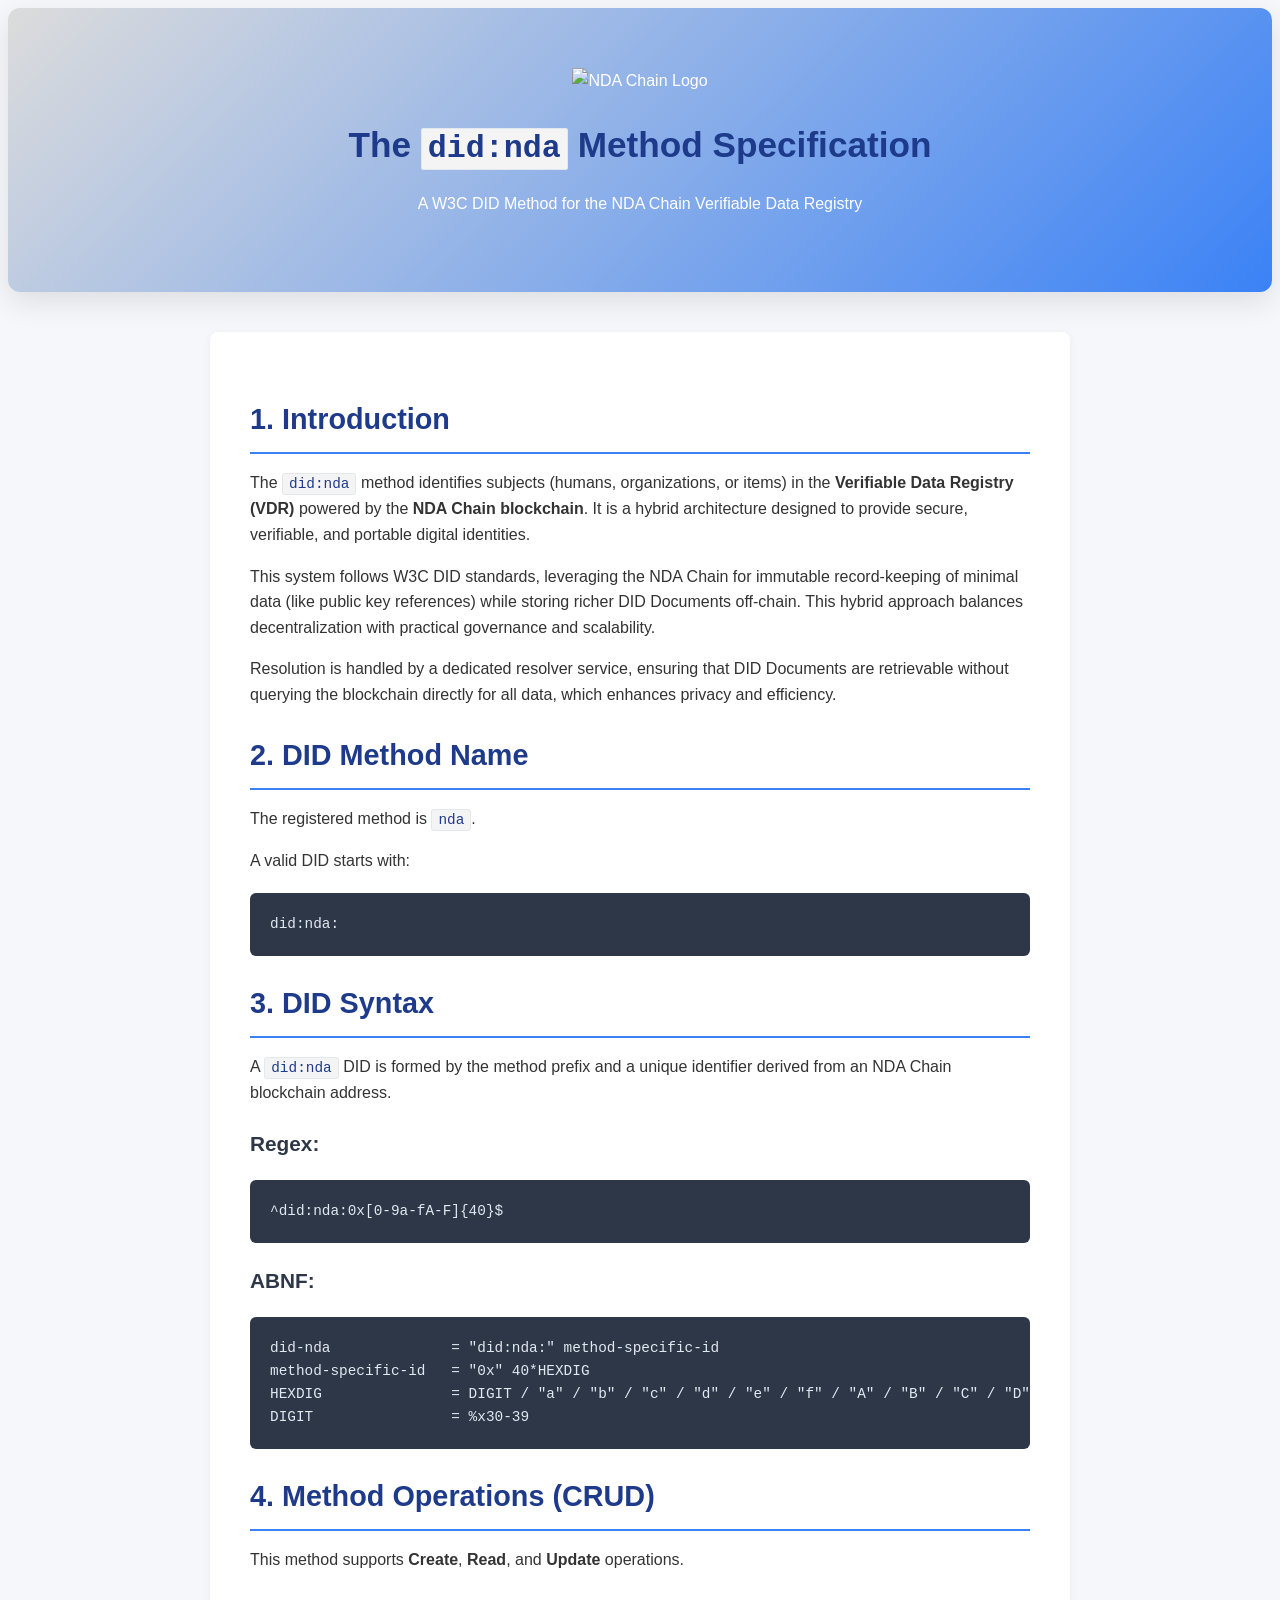
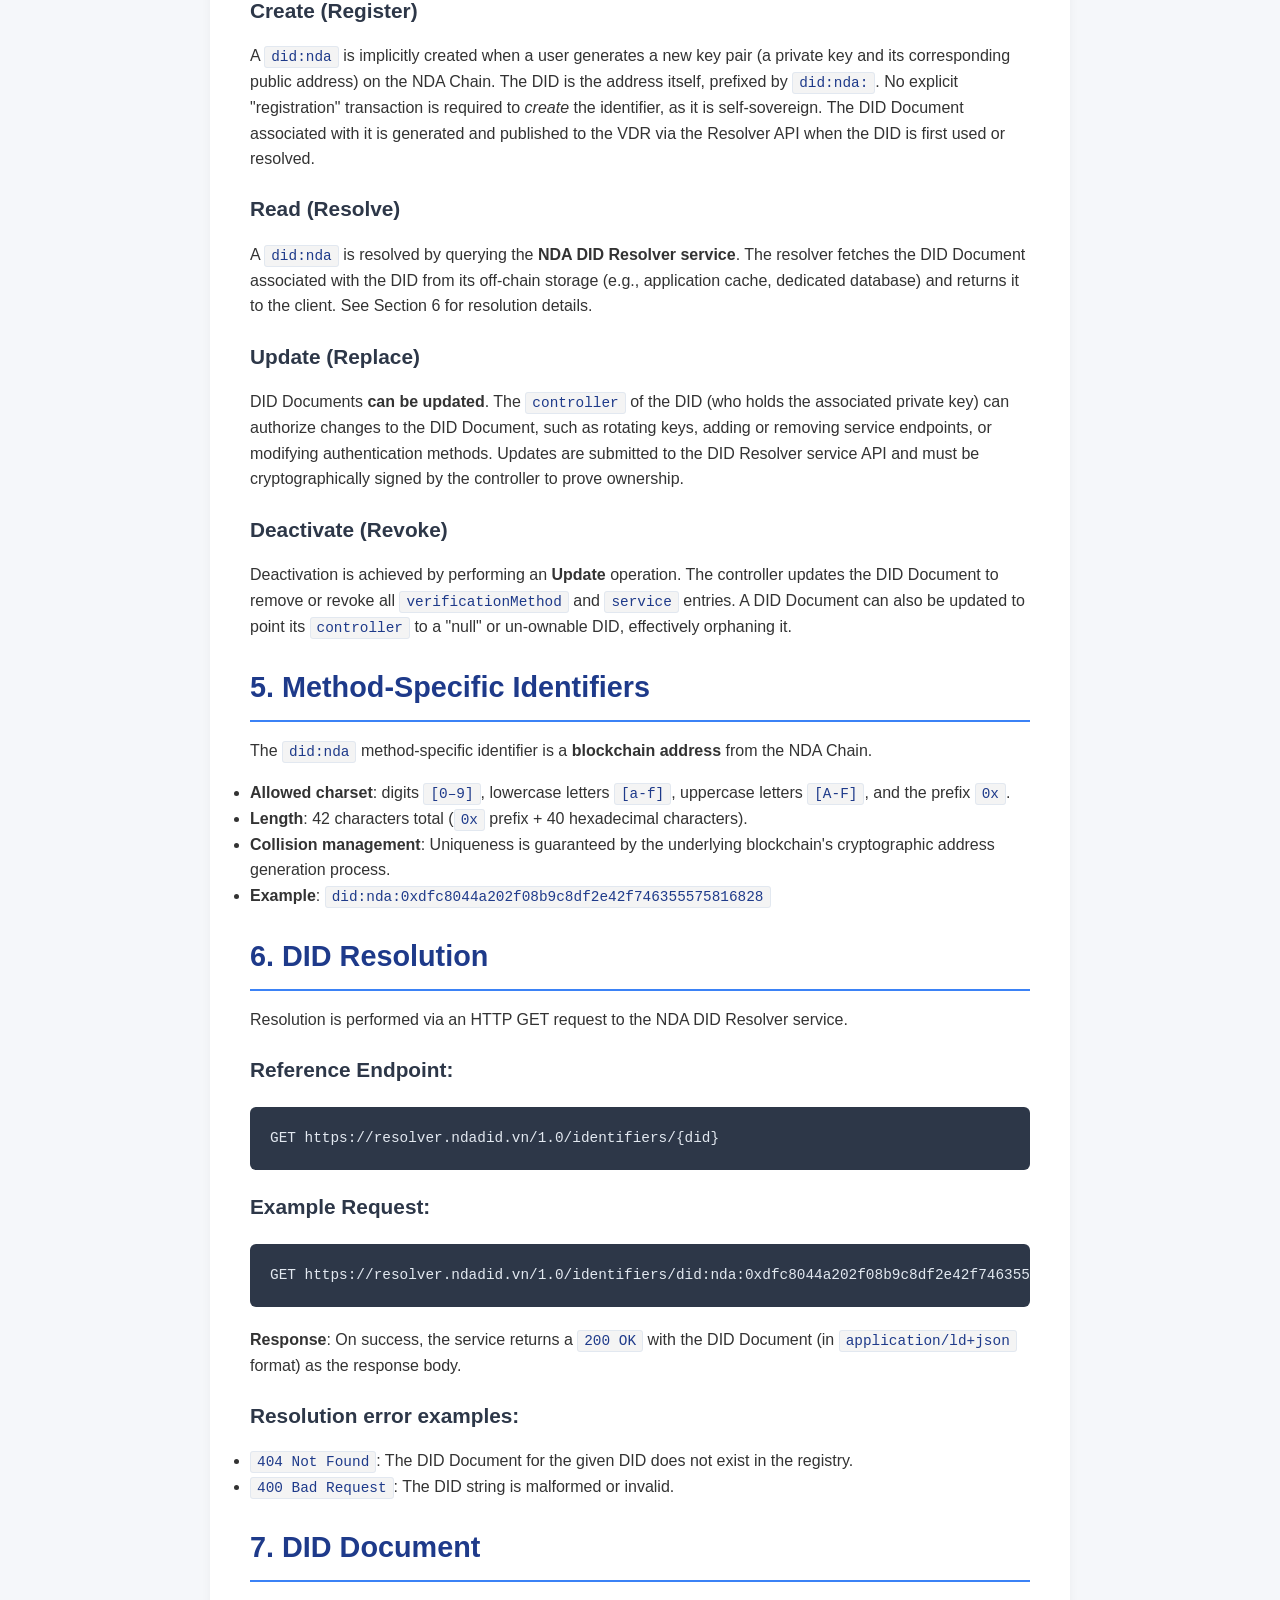
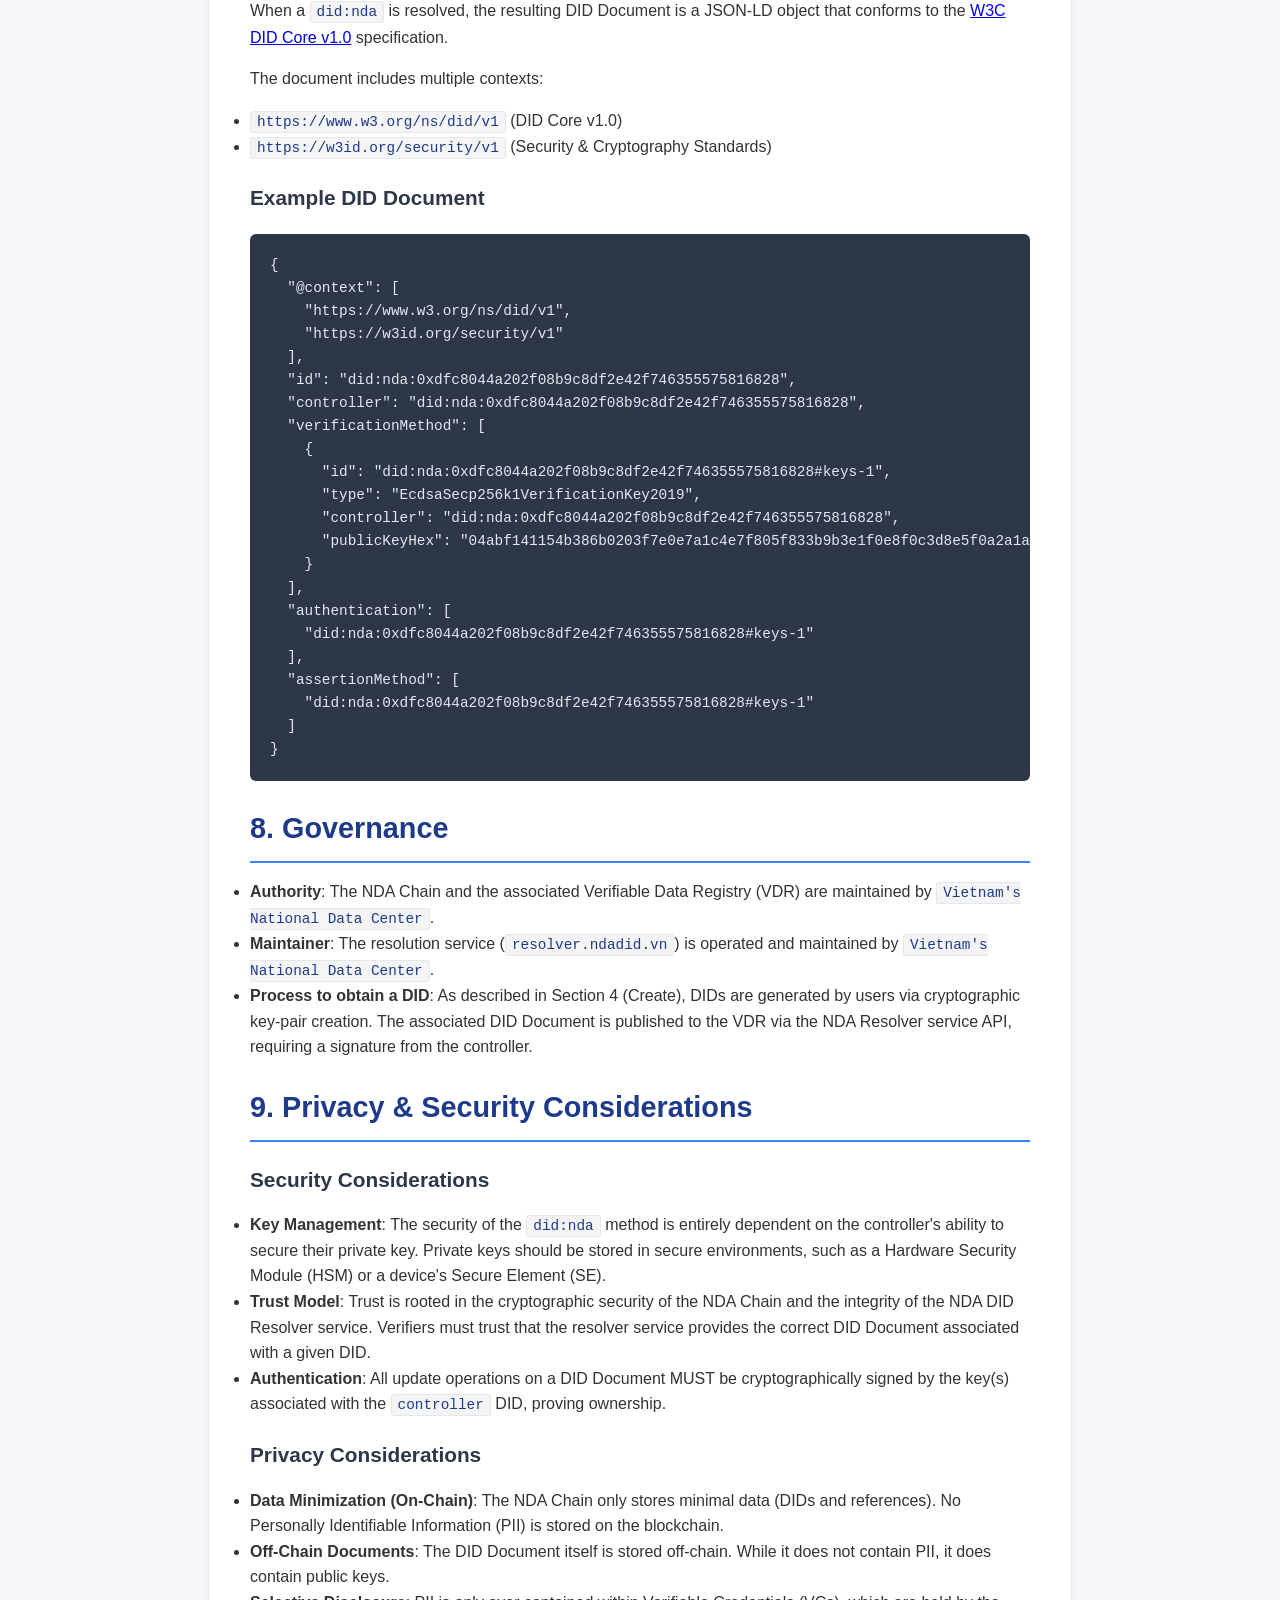
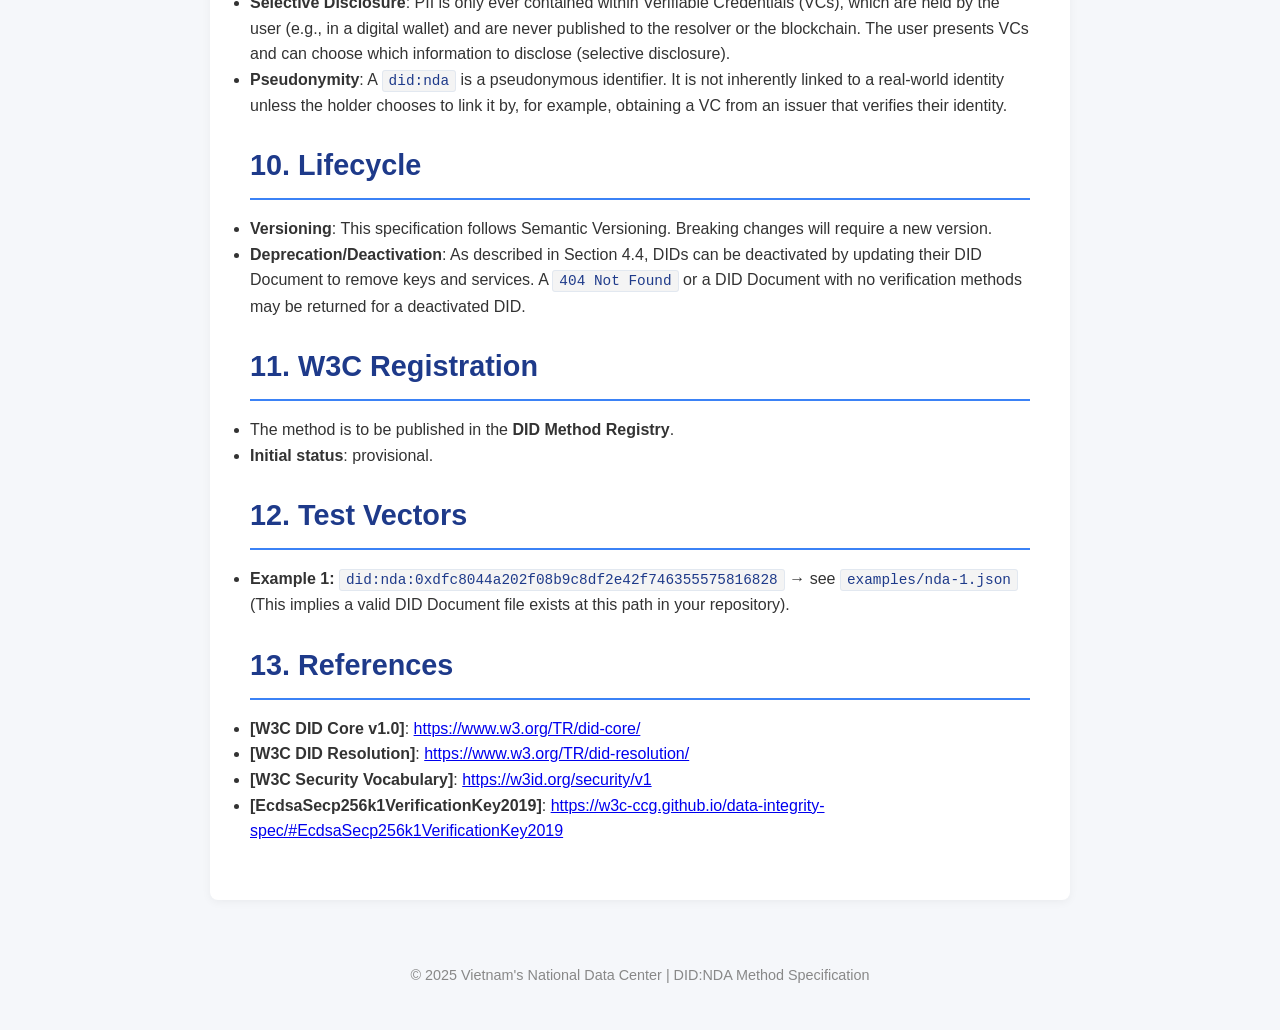
==== nda-did-spec.html @ 54db6979 "Add did-spec landing page Add did-spec landing page" ====
<!DOCTYPE html>
<html lang="en">
<head>
    <meta charset="UTF-8">
    <meta name="viewport" content="width=device-width, initial-scale=1.0">
    <meta name="description" content="DID:NDA Method Specification for the NDA Chain Verifiable Data Registry">
    <title>The did:nda Method Specification - NDAChain</title>
    <style>
        /* Base styles */
        :root {
        --primary-color: #1e3a8a;
        --secondary-color: #3b82f6;
        --text-color: #333;
        --light-text: #555;
        --background: #f5f7fa;
        --primary-gradient: linear-gradient(135deg, #dcdcdc 0%, var(--secondary-color) 100%);
        }

        * {
        padding: 0;
        box-sizing: border-box;
        }

        body {
        font-family: -apple-system, BlinkMacSystemFont, 'Segoe UI', Roboto, sans-serif;
        line-height: 1.6;
        color: var(--text-color);
        background: var(--background);
        }

        /* Layout components */
        .container {
        max-width: 900px;
        margin: 0 auto;
        padding: 0 20px;
        }

        .top-bar {
        background: var(--primary-gradient);
        color: white;
        padding: 12px 0;
        font-size: 0.9em;
        text-align: center;
        }

        header {
        background: var(--primary-gradient);
        color: white;
        padding: 60px 20px;
        margin-bottom: 40px;
        border-radius: 12px;
        box-shadow: 0 10px 30px rgba(0,0,0,0.1);
        text-align: center;
        }

        .content {
        background: white;
        padding: 40px;
        border-radius: 8px;
        box-shadow: 0 2px 10px rgba(0,0,0,0.05);
        margin-bottom: 30px;
        }

        /* Typography */
        h1, h2, h3 {
        color: var(--primary-color);
        margin-bottom: 15px;
        }

        h1 {
        font-size: 2.2em;
        font-weight: 700;
        }
        hr {
            color: white;
        }

        h2 {
        font-size: 1.8em;
        padding-bottom: 10px;
        border-bottom: 2px solid var(--secondary-color);
        }

        h3 {
        font-size: 1.3em;
        color: #2d3748;
        }

        /* Code formatting */
        code {
        background: #f4f4f4;
        padding: 2px 6px;
        border-radius: 3px;
        font-family: 'Courier New', monospace;
        font-size: 0.9em;
        color: var(--primary-color);
        border: 1px solid #e2e8f0;
        }

        pre {
        background: #2d3748;
        color: #e2e8f0;
        padding: 20px;
        border-radius: 6px;
        overflow-x: auto;
        margin: 20px 0;
        }

        pre code {
        background: none;
        color: inherit;
        padding: 0;
        border: none;
        }

        /* Responsive design */
        @media (max-width: 768px) {
        header h1 { font-size: 2em; }
        .content { padding: 25px 20px; }
        }

        /* === Footer === */
        footer {
            text-align: center;
            color: #888;
            padding: 20px 0;
            font-size: 0.9em;
        }
    </style>
</head>
<body>

    <header>
        <div class="container">
            <img src="https://s3-sgn10.fptcloud.com/cdn/logo/ndachain-full-logo.png" 
                 alt="NDA Chain Logo" 
                 class="header-logo"
                 width="280" 
                 height="auto">
            <h1>The <code class="header-code">did:nda</code> Method Specification</h1>
            <p class="subtitle">A W3C DID Method for the NDA Chain Verifiable Data Registry</p>
        </div>
    </header>

    <main class="container">
        <div class="content">
       

<h2>1. Introduction</h2>

<p>The <code>did:nda</code> method identifies subjects (humans, organizations, or items) in the <strong>Verifiable Data Registry (VDR)</strong> powered by the <strong>NDA Chain blockchain</strong>. It is a hybrid architecture designed to provide secure, verifiable, and portable digital identities.</p>

<p>This system follows W3C DID standards, leveraging the NDA Chain for immutable record-keeping of minimal data (like public key references) while storing richer DID Documents off-chain. This hybrid approach balances decentralization with practical governance and scalability.</p>

<p>Resolution is handled by a dedicated resolver service, ensuring that DID Documents are retrievable without querying the blockchain directly for all data, which enhances privacy and efficiency.</p>



<h2>2. DID Method Name</h2>

<p>The registered method is <code>nda</code>.</p>

<p>A valid DID starts with:</p>

<pre><code>did:nda:</code></pre>


<h2>3. DID Syntax</h2>

<p>A <code>did:nda</code> DID is formed by the method prefix and a unique identifier derived from an NDA Chain blockchain address.</p>

<h3>Regex:</h3>

<pre><code>^did:nda:0x[0-9a-fA-F]{40}$</code></pre>

<h3>ABNF:</h3>

<pre><code>did-nda              = "did:nda:" method-specific-id
method-specific-id   = "0x" 40*HEXDIG
HEXDIG               = DIGIT / "a" / "b" / "c" / "d" / "e" / "f" / "A" / "B" / "C" / "D" / "E" / "F"
DIGIT                = %x30-39</code></pre>


<h2>4. Method Operations (CRUD)</h2>

<p>This method supports <strong>Create</strong>, <strong>Read</strong>, and <strong>Update</strong> operations.</p>

<h3>Create (Register)</h3>

<p>A <code>did:nda</code> is implicitly created when a user generates a new key pair (a private key and its corresponding public address) on the NDA Chain. The DID is the address itself, prefixed by <code>did:nda:</code>. No explicit "registration" transaction is required to <em>create</em> the identifier, as it is self-sovereign. The DID Document associated with it is generated and published to the VDR via the Resolver API when the DID is first used or resolved.</p>

<h3>Read (Resolve)</h3>

<p>A <code>did:nda</code> is resolved by querying the <strong>NDA DID Resolver service</strong>. The resolver fetches the DID Document associated with the DID from its off-chain storage (e.g., application cache, dedicated database) and returns it to the client. See Section 6 for resolution details.</p>

<h3>Update (Replace)</h3>

<p>DID Documents <strong>can be updated</strong>. The <code>controller</code> of the DID (who holds the associated private key) can authorize changes to the DID Document, such as rotating keys, adding or removing service endpoints, or modifying authentication methods. Updates are submitted to the DID Resolver service API and must be cryptographically signed by the controller to prove ownership.</p>

<h3>Deactivate (Revoke)</h3>

<p>Deactivation is achieved by performing an <strong>Update</strong> operation. The controller updates the DID Document to remove or revoke all <code>verificationMethod</code> and <code>service</code> entries. A DID Document can also be updated to point its <code>controller</code> to a "null" or un-ownable DID, effectively orphaning it.</p>


<h2>5. Method-Specific Identifiers</h2>

<p>The <code>did:nda</code> method-specific identifier is a <strong>blockchain address</strong> from the NDA Chain.</p>

<ul>
<li><strong>Allowed charset</strong>: digits <code>[0–9]</code>, lowercase letters <code>[a-f]</code>, uppercase letters <code>[A-F]</code>, and the prefix <code>0x</code>.</li>
<li><strong>Length</strong>: 42 characters total (<code>0x</code> prefix + 40 hexadecimal characters).</li>
<li><strong>Collision management</strong>: Uniqueness is guaranteed by the underlying blockchain's cryptographic address generation process.</li>
<li><strong>Example</strong>: <code>did:nda:0xdfc8044a202f08b9c8df2e42f746355575816828</code></li>
</ul>

<h2>6. DID Resolution</h2>

<p>Resolution is performed via an HTTP GET request to the NDA DID Resolver service.</p>

<h3>Reference Endpoint:</h3>

<pre><code>GET https://resolver.ndadid.vn/1.0/identifiers/{did}</code></pre>

<h3>Example Request:</h3>

<pre><code>GET https://resolver.ndadid.vn/1.0/identifiers/did:nda:0xdfc8044a202f08b9c8df2e42f746355575816828</code></pre>

<p><strong>Response</strong>: On success, the service returns a <code>200 OK</code> with the DID Document (in <code>application/ld+json</code> format) as the response body.</p>

<h3>Resolution error examples:</h3>

<ul>
<li><code>404 Not Found</code>: The DID Document for the given DID does not exist in the registry.</li>
<li><code>400 Bad Request</code>: The DID string is malformed or invalid.</li>
</ul>


<h2>7. DID Document</h2>

<p>When a <code>did:nda</code> is resolved, the resulting DID Document is a JSON-LD object that conforms to the <a href="https://www.w3.org/TR/did-core/" target="_blank">W3C DID Core v1.0</a> specification.</p>

<p>The document includes multiple contexts:</p>

<ul>
<li><code>https://www.w3.org/ns/did/v1</code> (DID Core v1.0)</li>
<li><code>https://w3id.org/security/v1</code> (Security & Cryptography Standards)</li>
</ul>

<h3>Example DID Document</h3>

<pre><code>{
  "@context": [
    "https://www.w3.org/ns/did/v1",
    "https://w3id.org/security/v1"
  ],
  "id": "did:nda:0xdfc8044a202f08b9c8df2e42f746355575816828",
  "controller": "did:nda:0xdfc8044a202f08b9c8df2e42f746355575816828",
  "verificationMethod": [
    {
      "id": "did:nda:0xdfc8044a202f08b9c8df2e42f746355575816828#keys-1",
      "type": "EcdsaSecp256k1VerificationKey2019",
      "controller": "did:nda:0xdfc8044a202f08b9c8df2e42f746355575816828",
      "publicKeyHex": "04abf141154b386b0203f7e0e7a1c4e7f805f833b9b3e1f0e8f0c3d8e5f0a2a1a0b1c2d3e4f5a6b7c8d9e0f1a2b3c4d5e6f7a8b9c0d1e2f3a4b5c6d7e8f9a0b1c"
    }
  ],
  "authentication": [
    "did:nda:0xdfc8044a202f08b9c8df2e42f746355575816828#keys-1"
  ],
  "assertionMethod": [
    "did:nda:0xdfc8044a202f08b9c8df2e42f746355575816828#keys-1"
  ]
}</code></pre>


<h2>8. Governance</h2>

<ul>
<li><strong>Authority</strong>: The NDA Chain and the associated Verifiable Data Registry (VDR) are maintained by <code>Vietnam's National Data Center</code>.</li>
<li><strong>Maintainer</strong>: The resolution service (<code>resolver.ndadid.vn</code>) is operated and maintained by <code>Vietnam's National Data Center</code>.</li>
<li><strong>Process to obtain a DID</strong>: As described in Section 4 (Create), DIDs are generated by users via cryptographic key-pair creation. The associated DID Document is published to the VDR via the NDA Resolver service API, requiring a signature from the controller.</li>
</ul>


<h2>9. Privacy &amp; Security Considerations</h2>

<h3>Security Considerations</h3>

<ul>
<li><strong>Key Management</strong>: The security of the <code>did:nda</code> method is entirely dependent on the controller's ability to secure their private key. Private keys should be stored in secure environments, such as a Hardware Security Module (HSM) or a device's Secure Element (SE).</li>
<li><strong>Trust Model</strong>: Trust is rooted in the cryptographic security of the NDA Chain and the integrity of the NDA DID Resolver service. Verifiers must trust that the resolver service provides the correct DID Document associated with a given DID.</li>
<li><strong>Authentication</strong>: All update operations on a DID Document MUST be cryptographically signed by the key(s) associated with the <code>controller</code> DID, proving ownership.</li>
</ul>

<h3>Privacy Considerations</h3>

<ul>
<li><strong>Data Minimization (On-Chain)</strong>: The NDA Chain only stores minimal data (DIDs and references). No Personally Identifiable Information (PII) is stored on the blockchain.</li>
<li><strong>Off-Chain Documents</strong>: The DID Document itself is stored off-chain. While it does not contain PII, it does contain public keys.</li>
<li><strong>Selective Disclosure</strong>: PII is only ever contained within Verifiable Credentials (VCs), which are held by the user (e.g., in a digital wallet) and are never published to the resolver or the blockchain. The user presents VCs and can choose which information to disclose (selective disclosure).</li>
<li><strong>Pseudonymity</strong>: A <code>did:nda</code> is a pseudonymous identifier. It is not inherently linked to a real-world identity unless the holder chooses to link it by, for example, obtaining a VC from an issuer that verifies their identity.</li>
</ul>


<h2>10. Lifecycle</h2>

<ul>
<li><strong>Versioning</strong>: This specification follows Semantic Versioning. Breaking changes will require a new version.</li>
<li><strong>Deprecation/Deactivation</strong>: As described in Section 4.4, DIDs can be deactivated by updating their DID Document to remove keys and services. A <code>404 Not Found</code> or a DID Document with no verification methods may be returned for a deactivated DID.</li>
</ul>


<h2>11. W3C Registration</h2>

<ul>
<li>The method is to be published in the <strong>DID Method Registry</strong>.</li>
<li><strong>Initial status</strong>: provisional.</li>
</ul>


<h2>12. Test Vectors</h2>

<ul>
<li><strong>Example 1:</strong> <code>did:nda:0xdfc8044a202f08b9c8df2e42f746355575816828</code> → see <code>examples/nda-1.json</code> (This implies a valid DID Document file exists at this path in your repository).</li>
</ul>


<h2>13. References</h2>

<ul>
<li><strong>[W3C DID Core v1.0]</strong>: <a href="https://www.w3.org/TR/did-core/" target="_blank">https://www.w3.org/TR/did-core/</a></li>
<li><strong>[W3C DID Resolution]</strong>: <a href="https://www.w3.org/TR/did-resolution/" target="_blank">https://www.w3.org/TR/did-resolution/</a></li>
<li><strong>[W3C Security Vocabulary]</strong>: <a href="https://w3id.org/security/v1" target="_blank">https://w3id.org/security/v1</a></li>
<li><strong>[EcdsaSecp256k1VerificationKey2019]</strong>: <a href="https://w3c-ccg.github.io/data-integrity-spec/#EcdsaSecp256k1VerificationKey2019" target="_blank">https://w3c-ccg.github.io/data-integrity-spec/#EcdsaSecp256k1VerificationKey2019</a></li>
</ul>

        </div>
    </main>

    <footer>
        <p>© 2025 Vietnam's National Data Center | DID:NDA Method Specification</p>
    </footer>
</body>
</html>
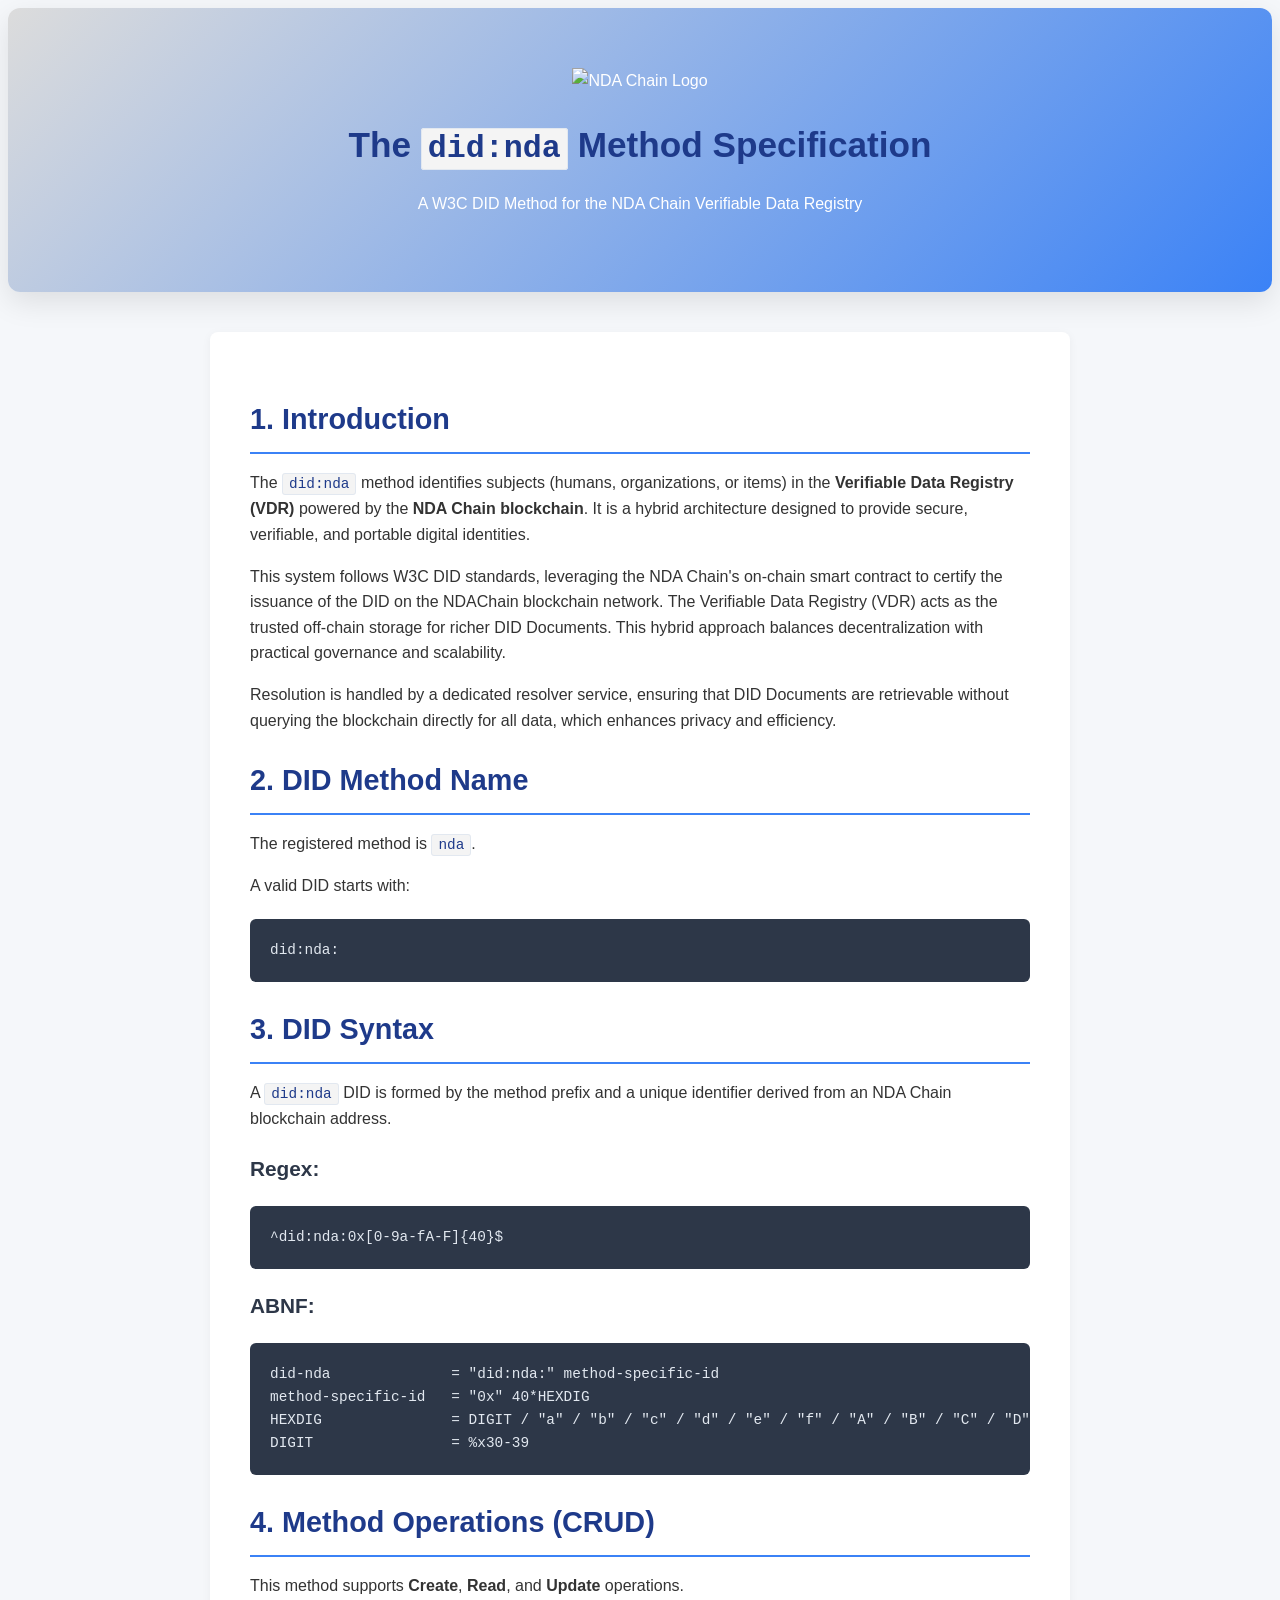
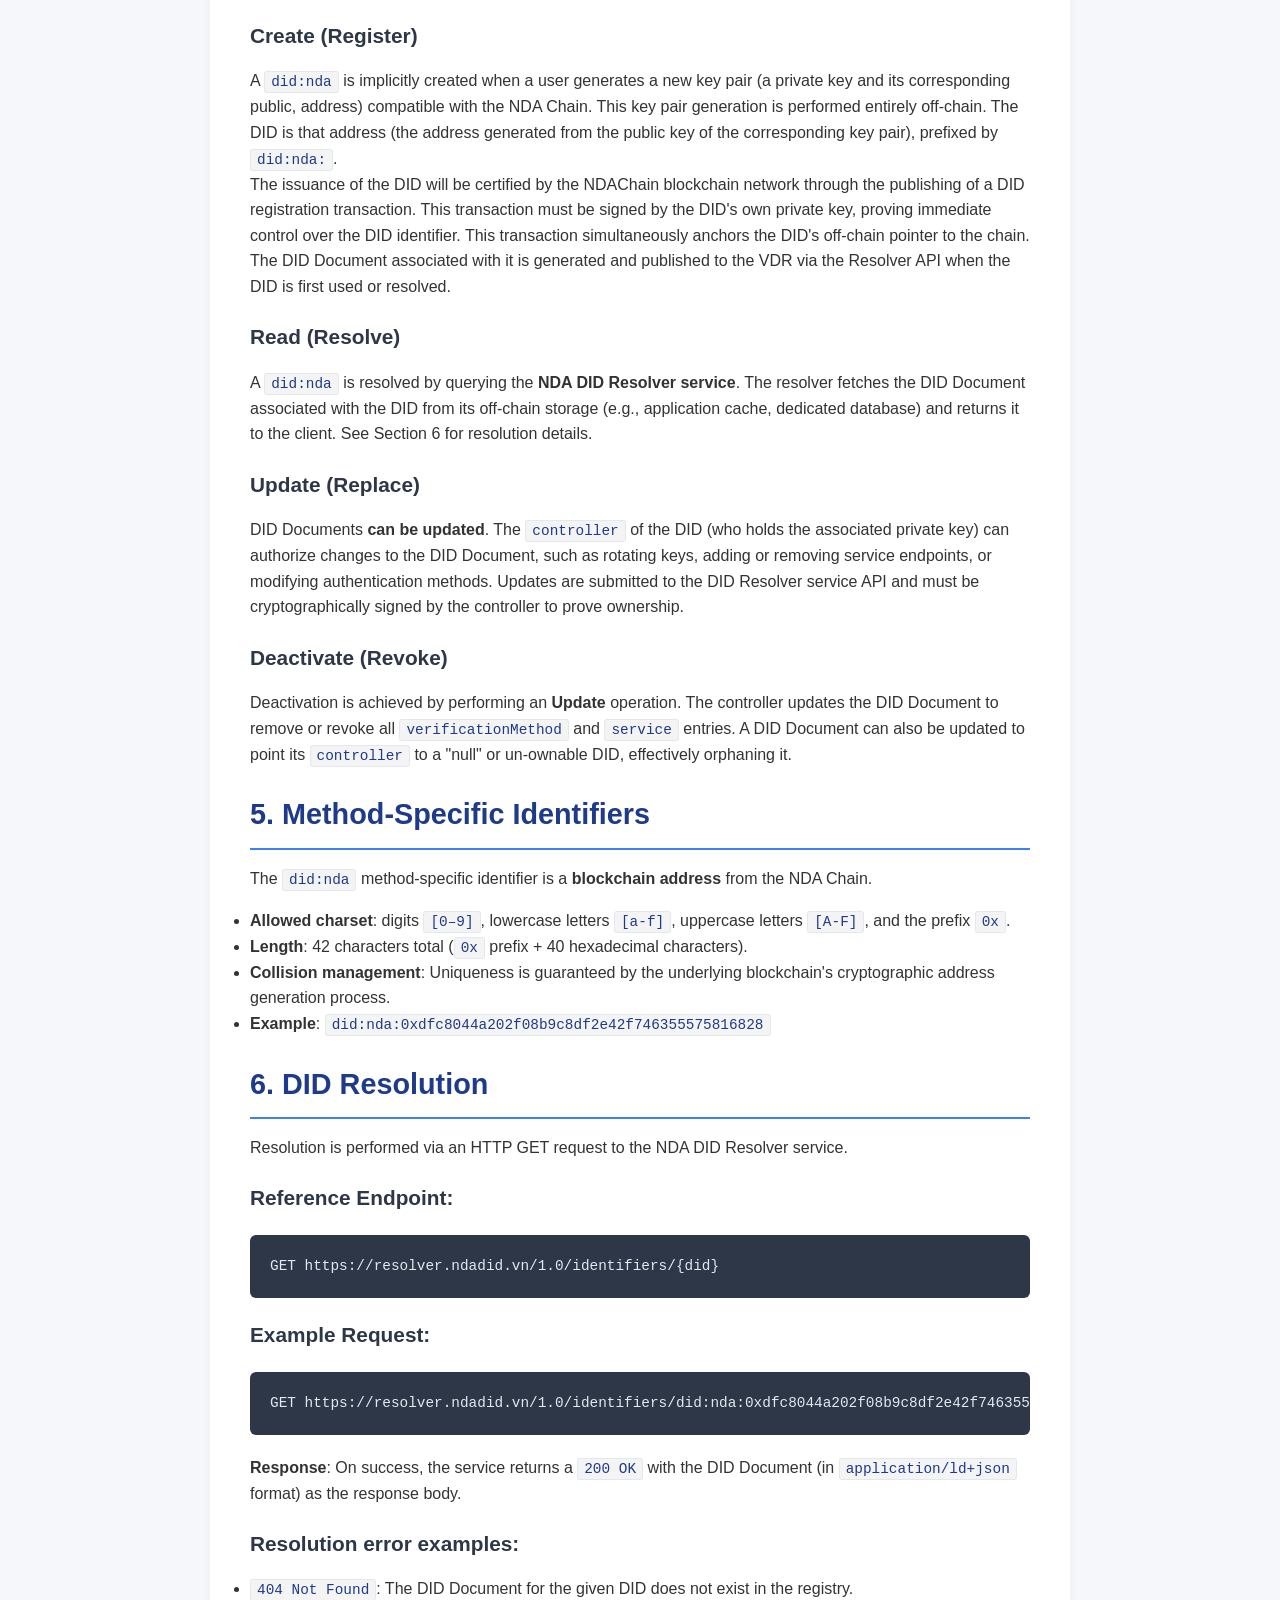
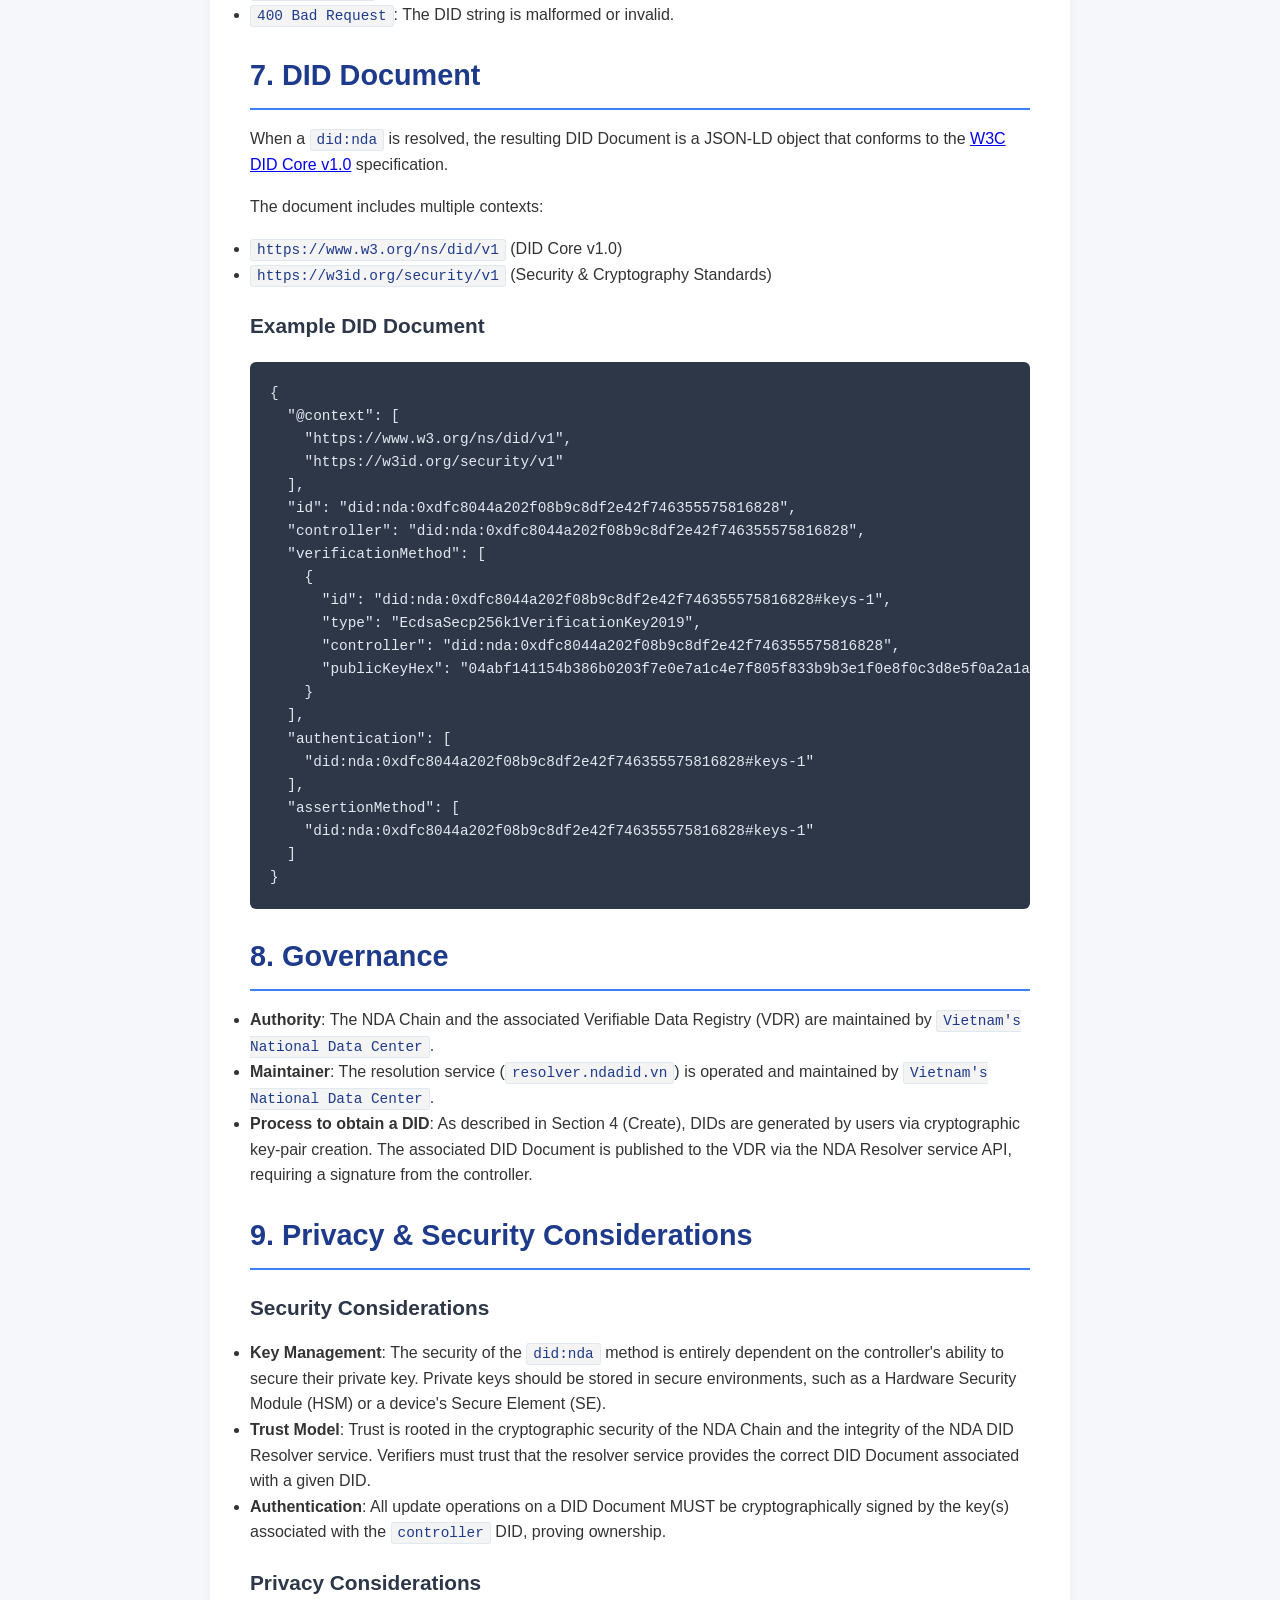
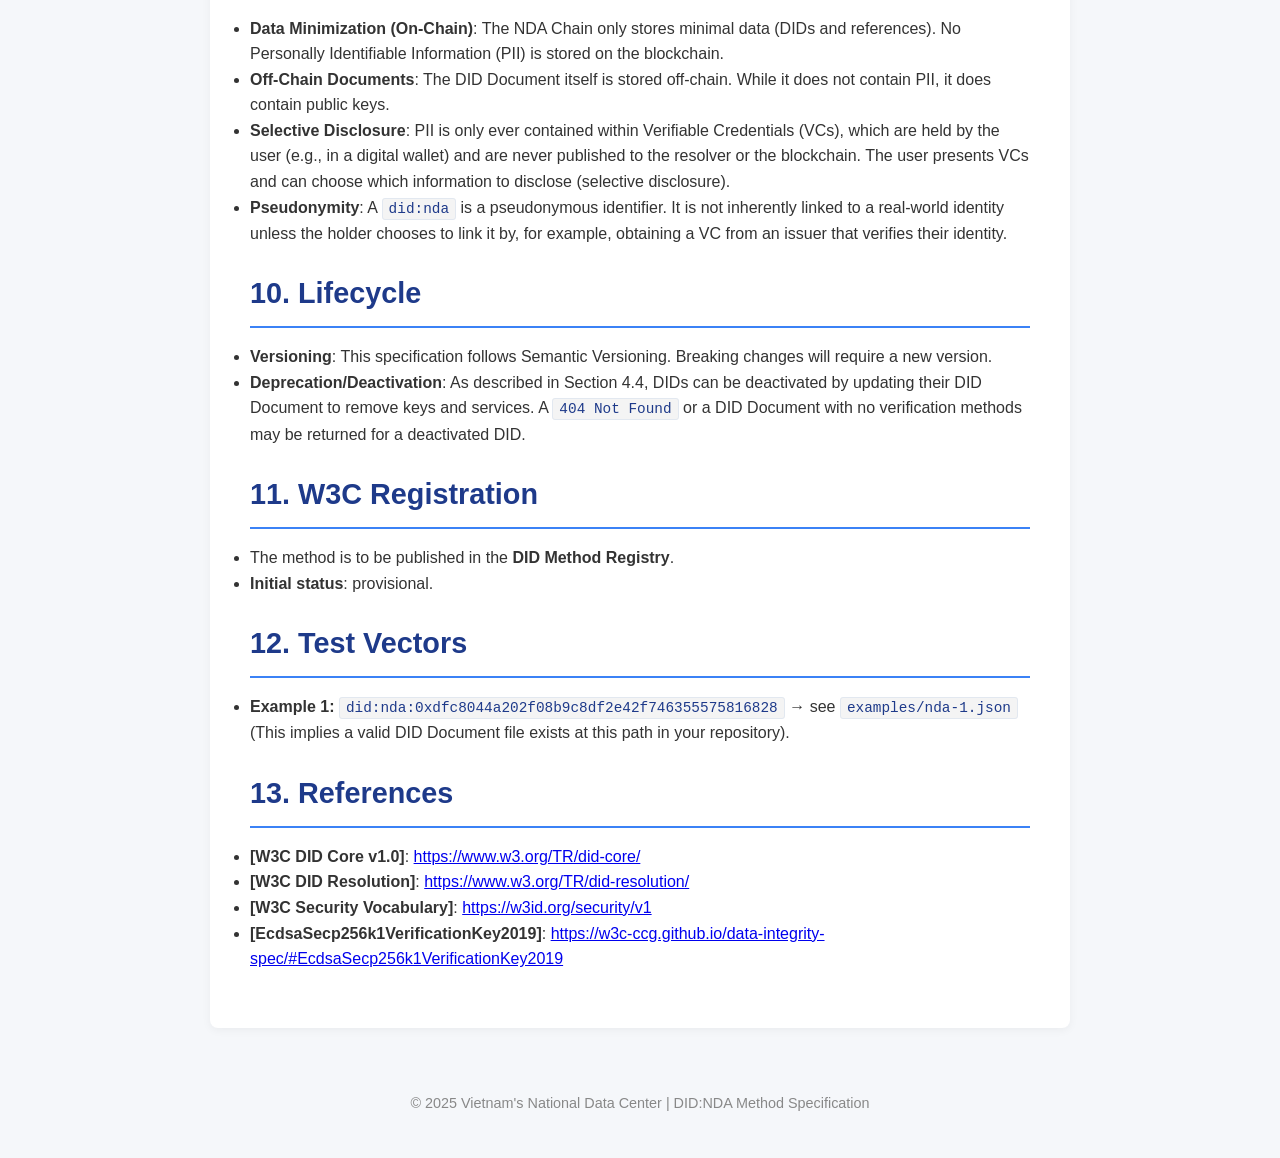
==== commit 694ff7b2: "update content file spec html" ====
--- a/nda-did-spec.html
+++ b/nda-did-spec.html
@@ -150,7 +150,7 @@
 
 <p>The <code>did:nda</code> method identifies subjects (humans, organizations, or items) in the <strong>Verifiable Data Registry (VDR)</strong> powered by the <strong>NDA Chain blockchain</strong>. It is a hybrid architecture designed to provide secure, verifiable, and portable digital identities.</p>
 
-<p>This system follows W3C DID standards, leveraging the NDA Chain for immutable record-keeping of minimal data (like public key references) while storing richer DID Documents off-chain. This hybrid approach balances decentralization with practical governance and scalability.</p>
+<p>This system follows W3C DID standards, leveraging the NDA Chain's on-chain smart contract to certify the issuance of the DID on the NDAChain blockchain network. The Verifiable Data Registry (VDR) acts as the trusted off-chain storage for richer DID Documents. This hybrid approach balances decentralization with practical governance and scalability.</p>
 
 <p>Resolution is handled by a dedicated resolver service, ensuring that DID Documents are retrievable without querying the blockchain directly for all data, which enhances privacy and efficiency.</p>
 
@@ -187,7 +187,7 @@
 
 <h3>Create (Register)</h3>
 
-<p>A <code>did:nda</code> is implicitly created when a user generates a new key pair (a private key and its corresponding public address) on the NDA Chain. The DID is the address itself, prefixed by <code>did:nda:</code>. No explicit "registration" transaction is required to <em>create</em> the identifier, as it is self-sovereign. The DID Document associated with it is generated and published to the VDR via the Resolver API when the DID is first used or resolved.</p>
+<p>A <code>did:nda</code> is implicitly created when a user generates a new key pair (a private key and its corresponding public, address) compatible with the NDA Chain. This key pair generation is performed entirely off-chain. The DID is that address (the address generated from the public key of the corresponding key pair), prefixed by <code>did:nda:</code>.</br> The issuance of the DID will be certified by the NDAChain blockchain network through the publishing of a DID registration transaction. This transaction must be signed by the DID's own private key, proving immediate control over the DID identifier. This transaction simultaneously anchors the DID's off-chain pointer to the chain. The DID Document associated with it is generated and published to the VDR via the Resolver API when the DID is first used or resolved.</p>
 
 <h3>Read (Resolve)</h3>
 
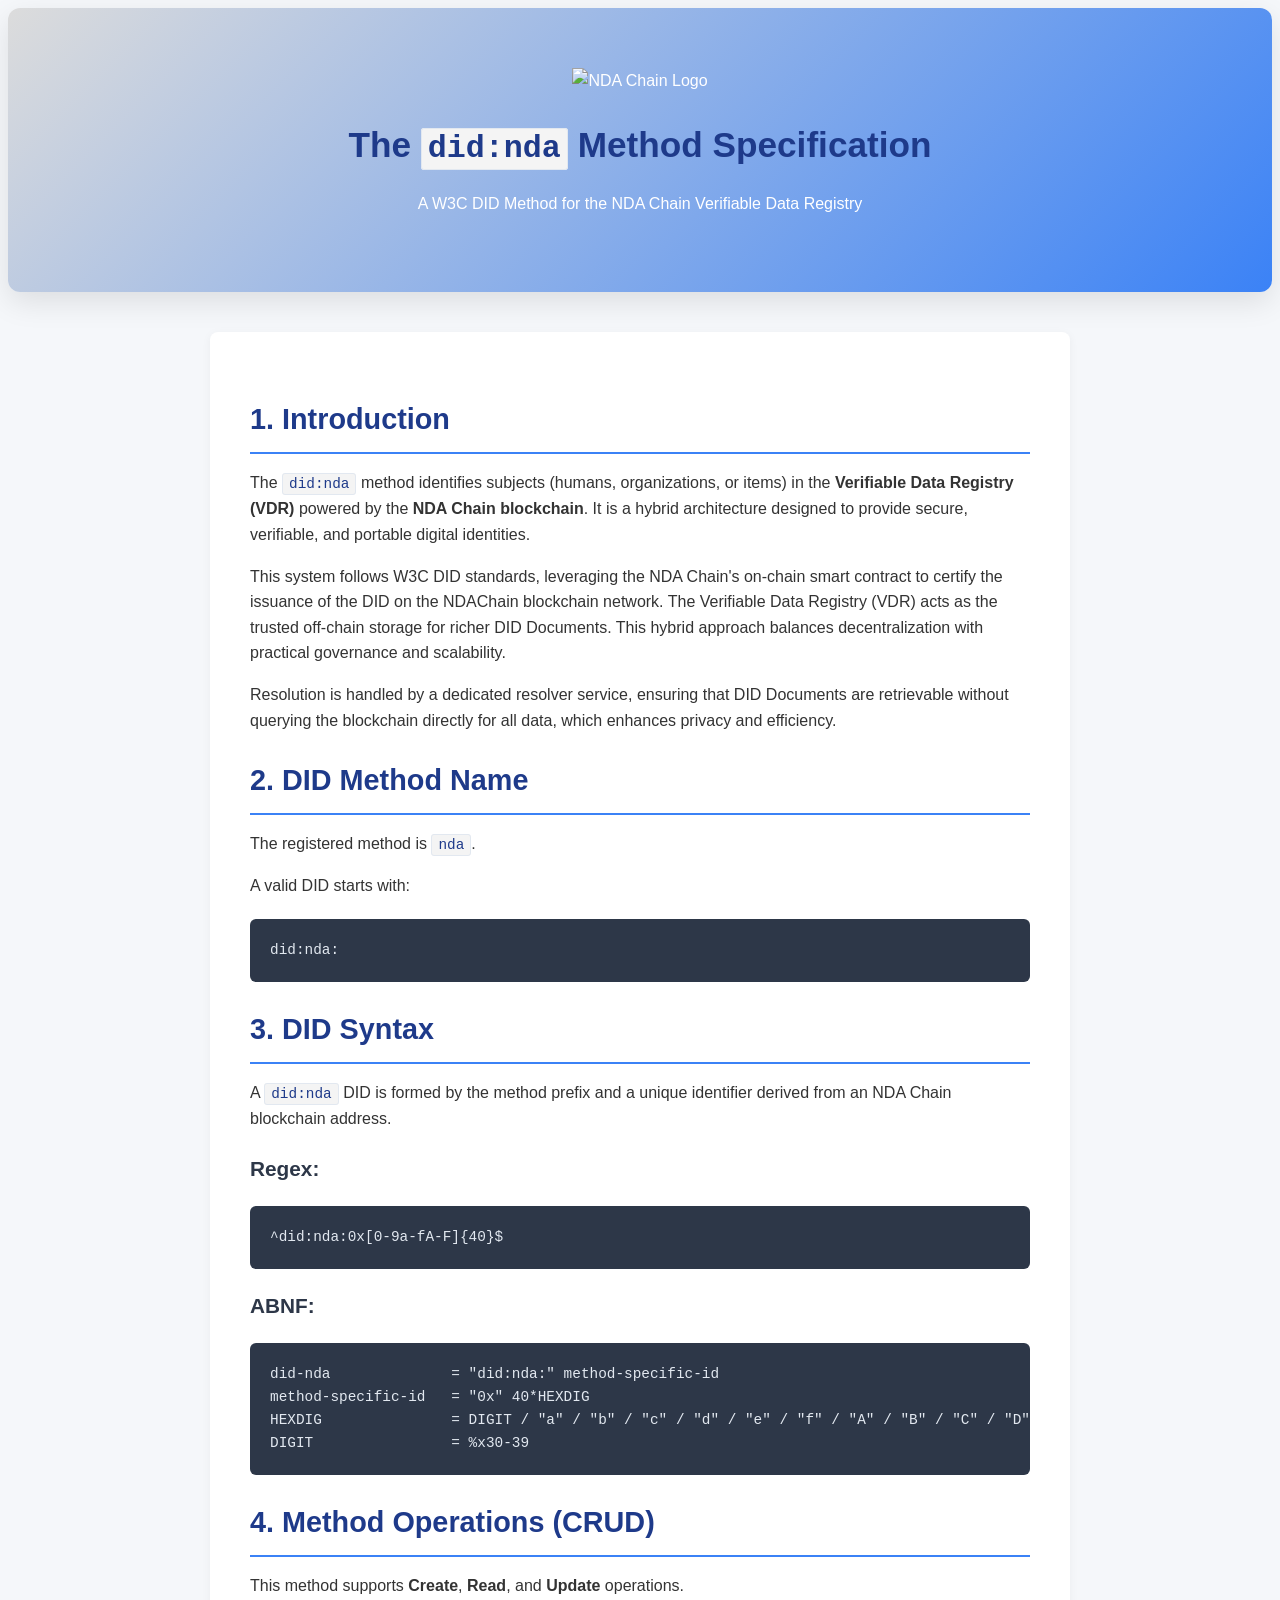
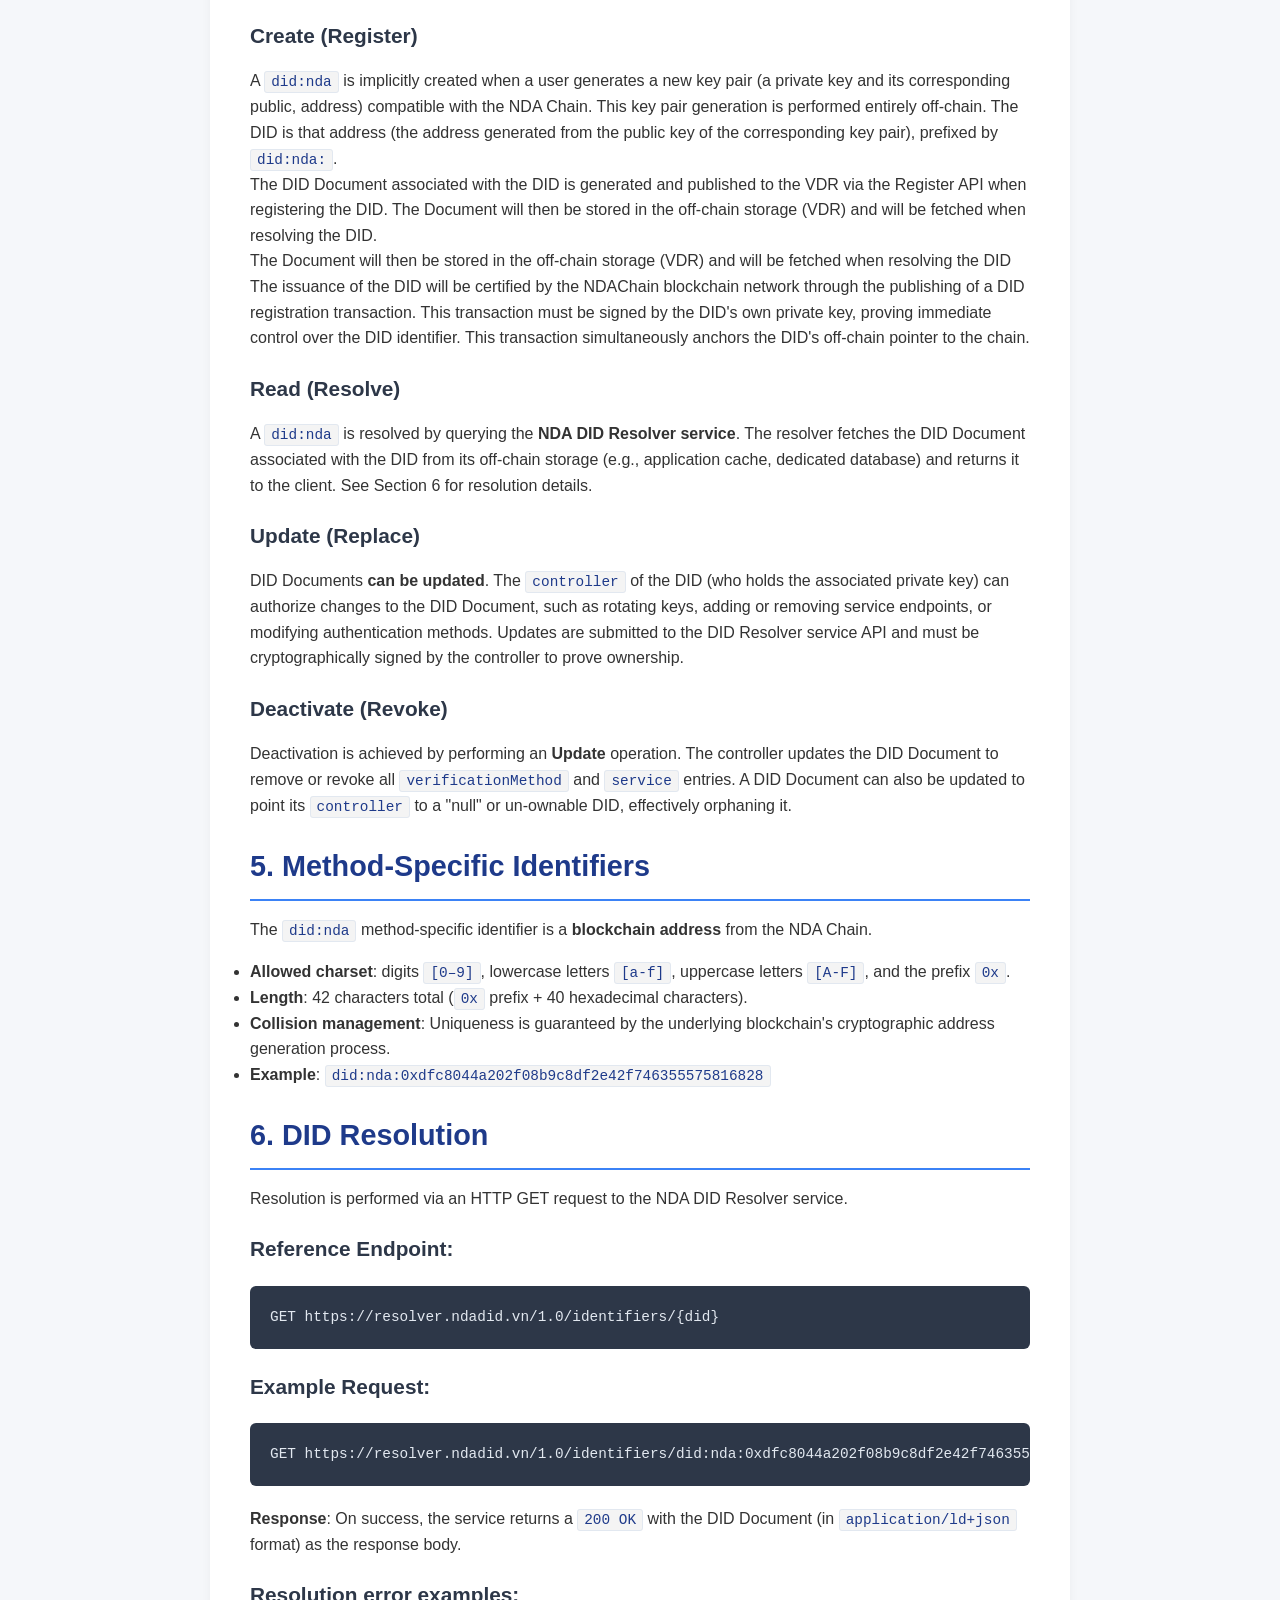
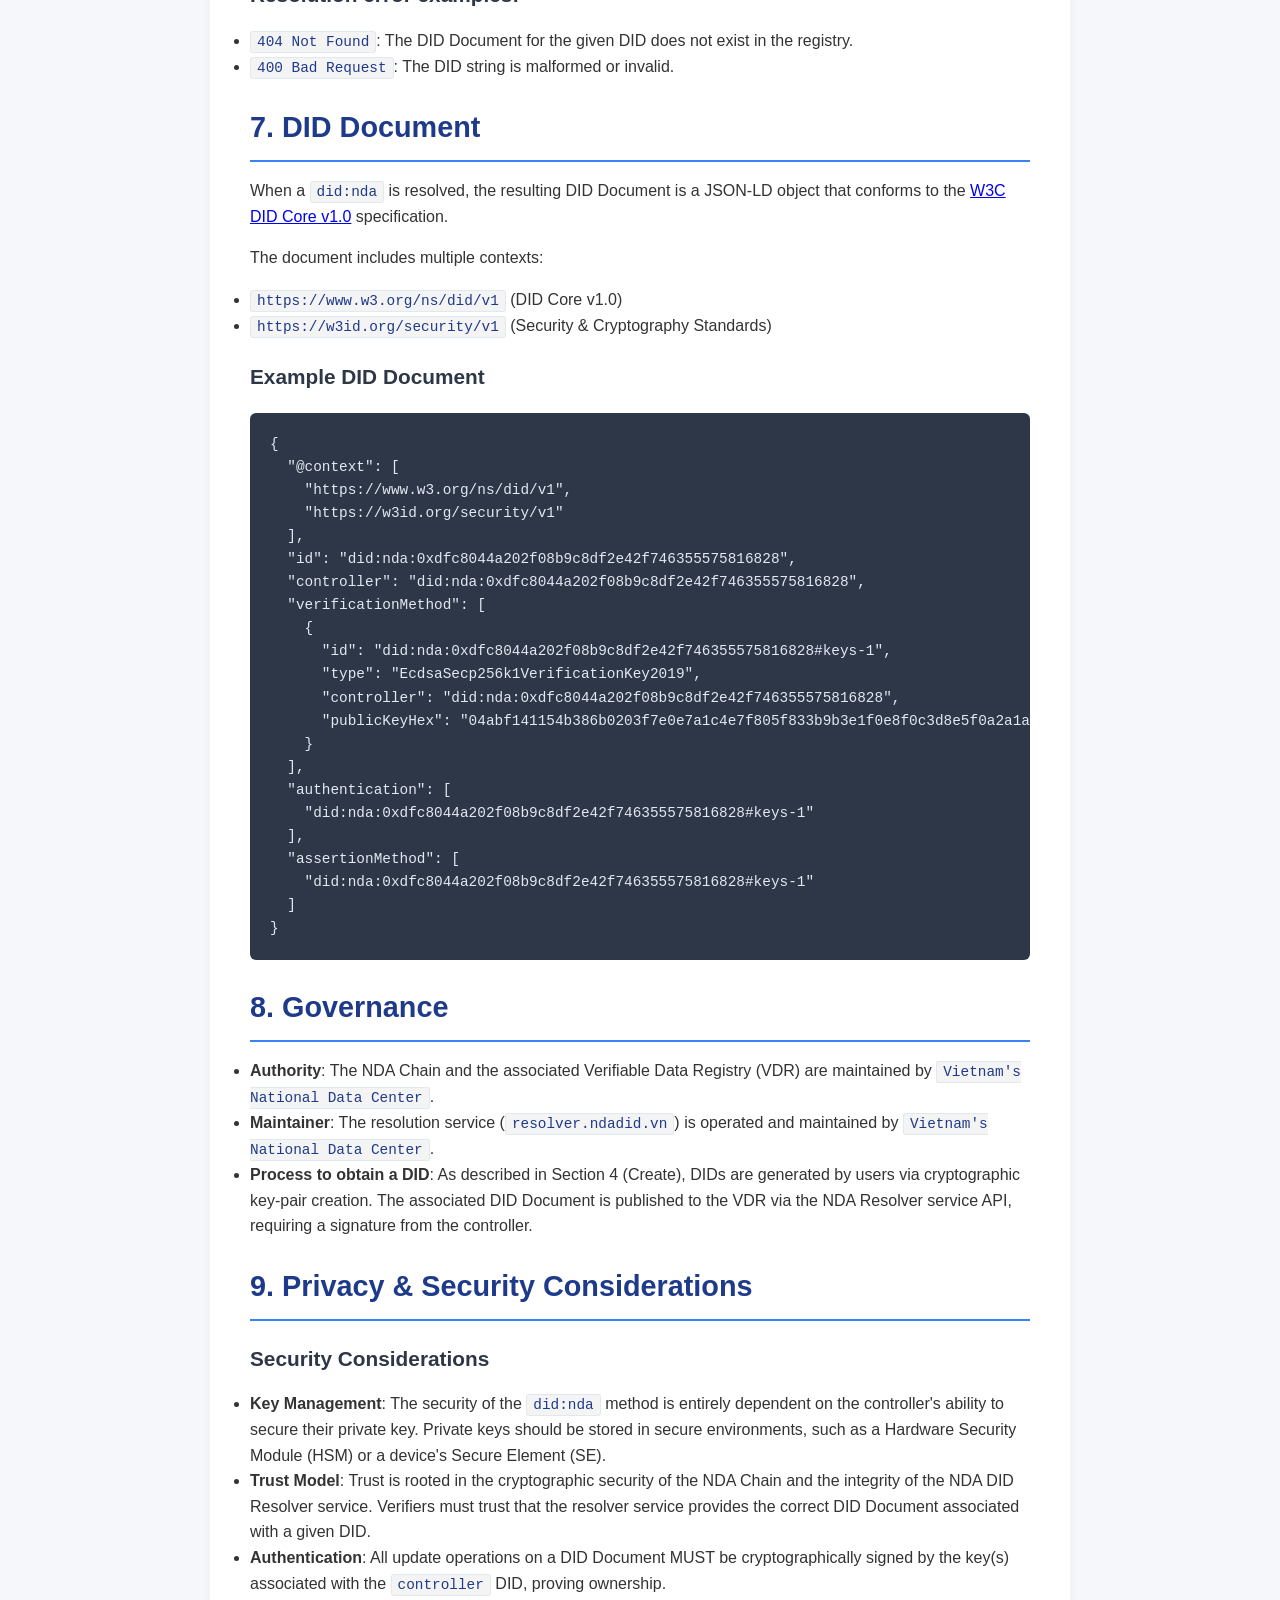
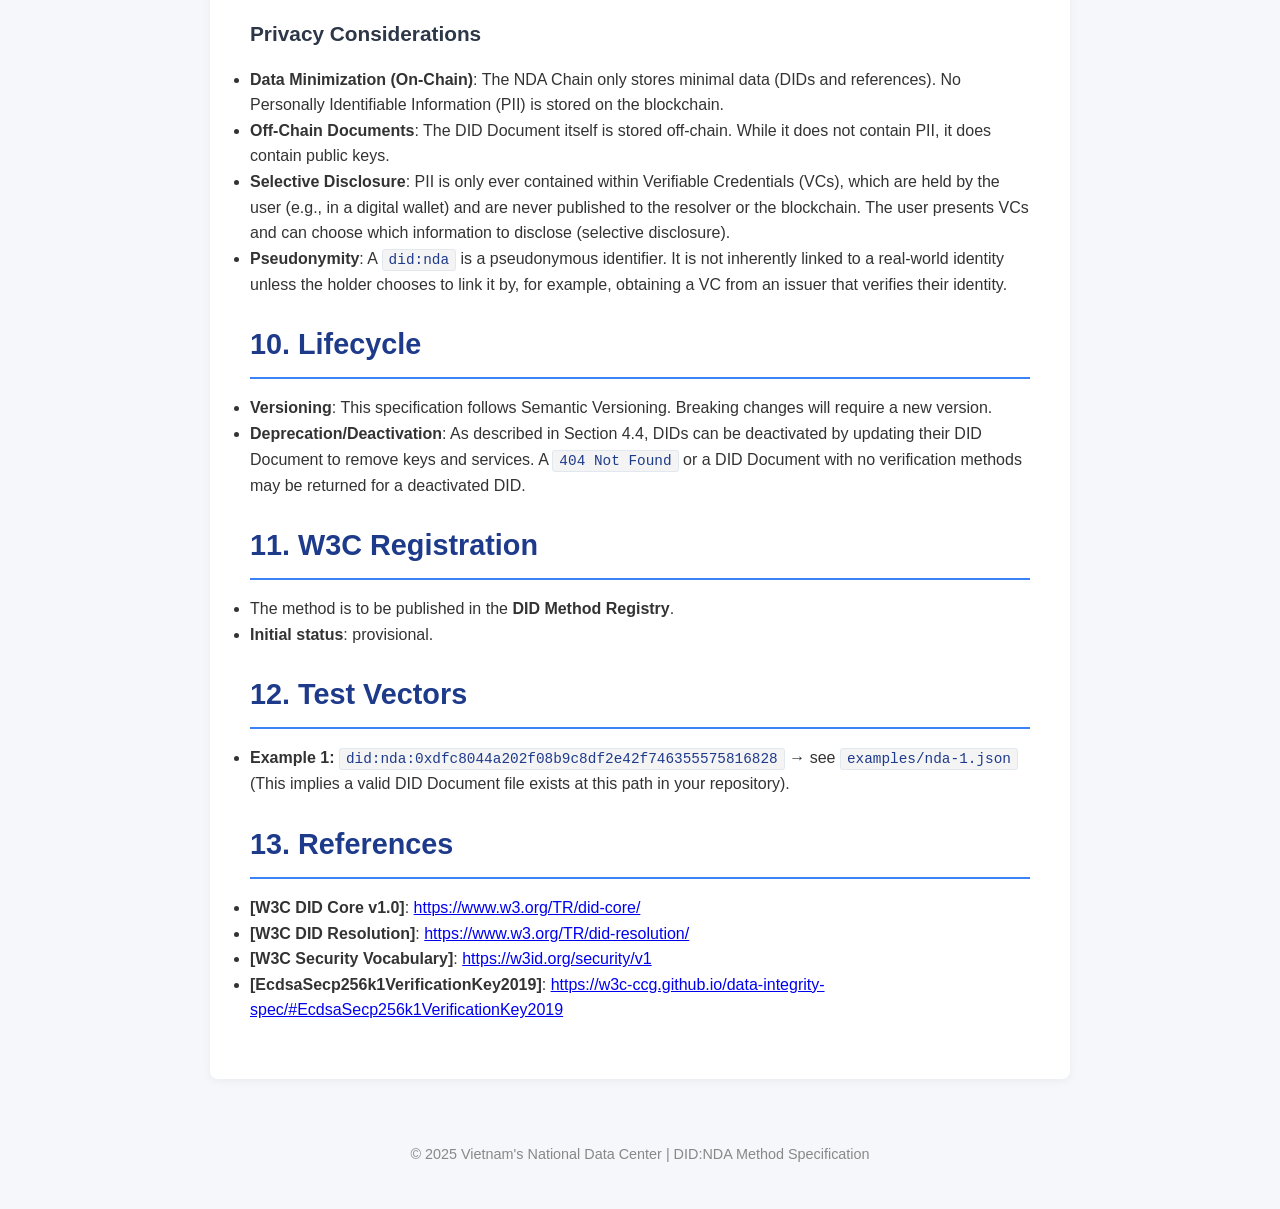
==== commit 30292ab0: "update spec - part 4 - create" ====
--- a/nda-did-spec.html
+++ b/nda-did-spec.html
@@ -187,7 +187,7 @@
 
 <h3>Create (Register)</h3>
 
-<p>A <code>did:nda</code> is implicitly created when a user generates a new key pair (a private key and its corresponding public, address) compatible with the NDA Chain. This key pair generation is performed entirely off-chain. The DID is that address (the address generated from the public key of the corresponding key pair), prefixed by <code>did:nda:</code>.</br> The issuance of the DID will be certified by the NDAChain blockchain network through the publishing of a DID registration transaction. This transaction must be signed by the DID's own private key, proving immediate control over the DID identifier. This transaction simultaneously anchors the DID's off-chain pointer to the chain. The DID Document associated with it is generated and published to the VDR via the Resolver API when the DID is first used or resolved.</p>
+<p>A <code>did:nda</code> is implicitly created when a user generates a new key pair (a private key and its corresponding public, address) compatible with the NDA Chain. This key pair generation is performed entirely off-chain. The DID is that address (the address generated from the public key of the corresponding key pair), prefixed by <code>did:nda:</code>. <br/>The DID Document associated with the DID is generated and published to the VDR via the Register API when registering the DID. The Document will then be stored in the off-chain storage (VDR) and will be fetched when resolving the DID. <br/>The Document will then be stored in the off-chain storage (VDR) and will be fetched when resolving the DID</br> The issuance of the DID will be certified by the NDAChain blockchain network through the publishing of a DID registration transaction. This transaction must be signed by the DID's own private key, proving immediate control over the DID identifier. This transaction simultaneously anchors the DID's off-chain pointer to the chain.</p>
 
 <h3>Read (Resolve)</h3>
 
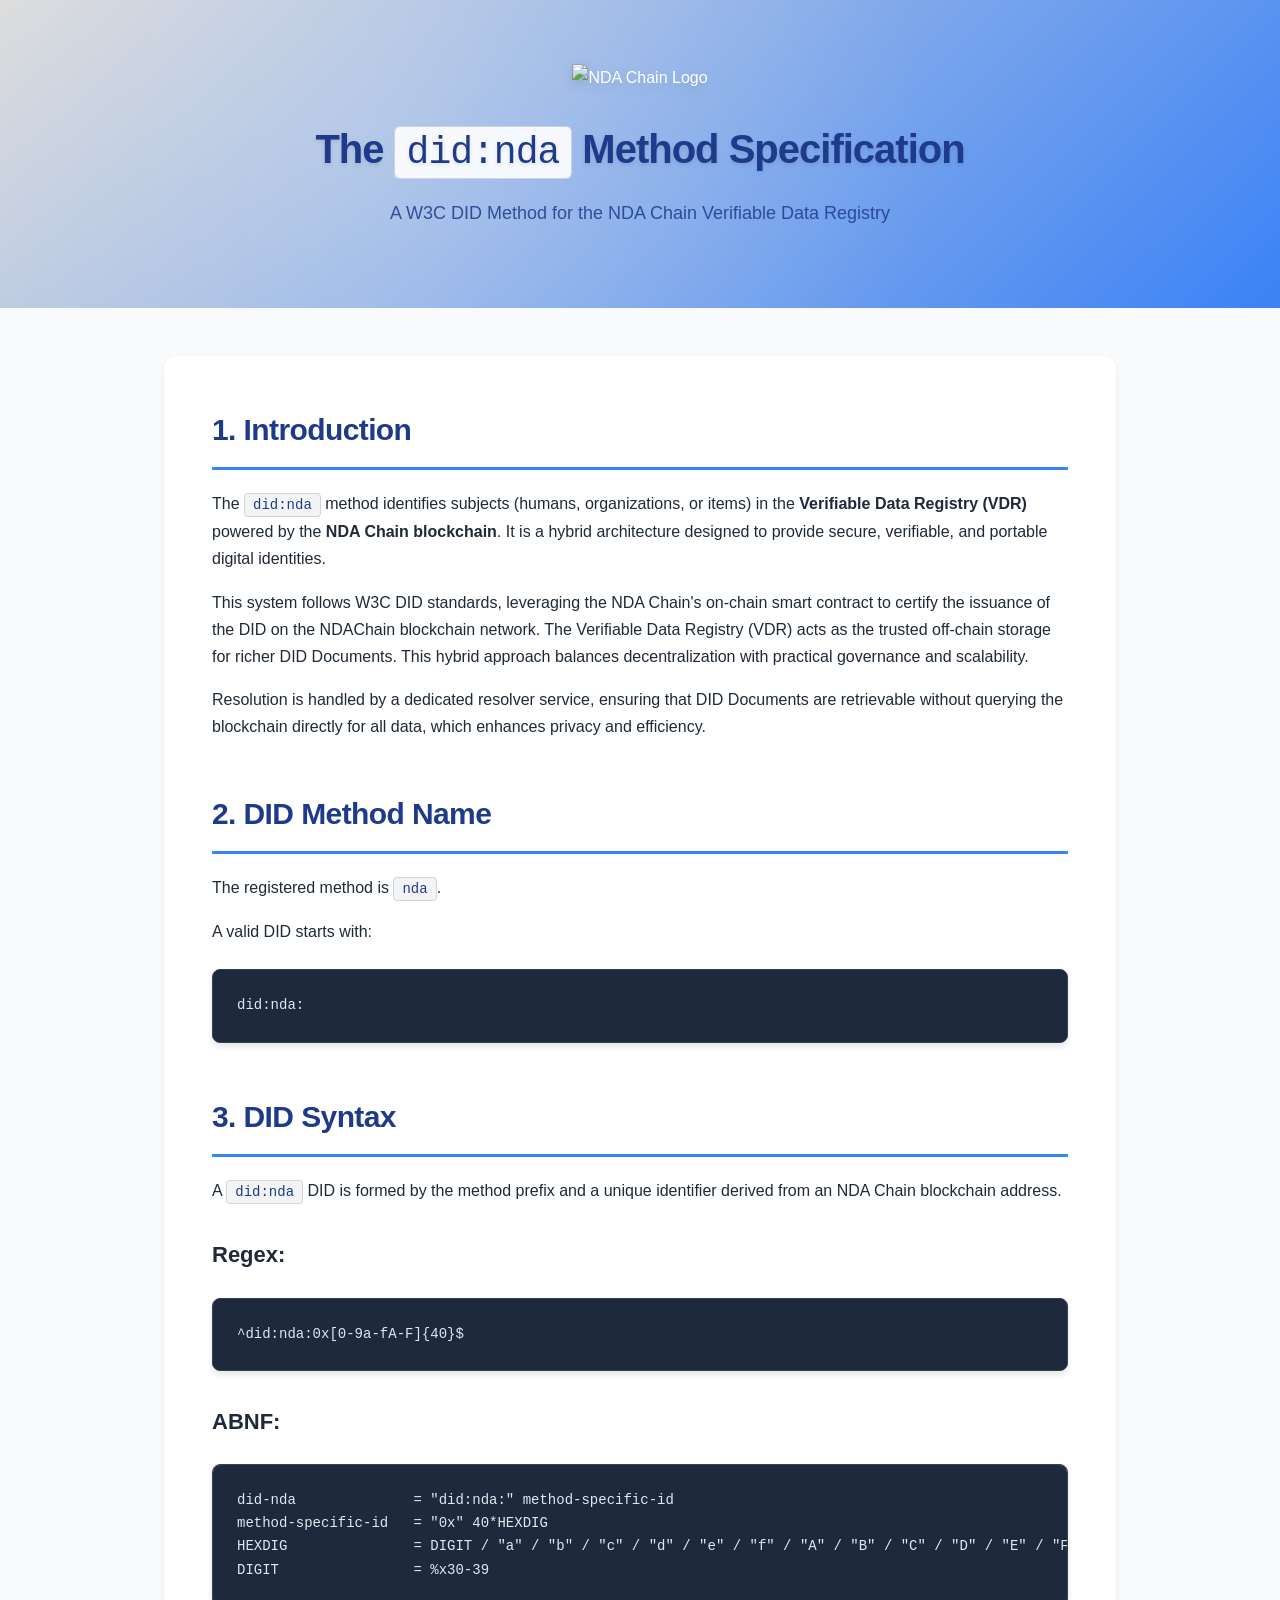
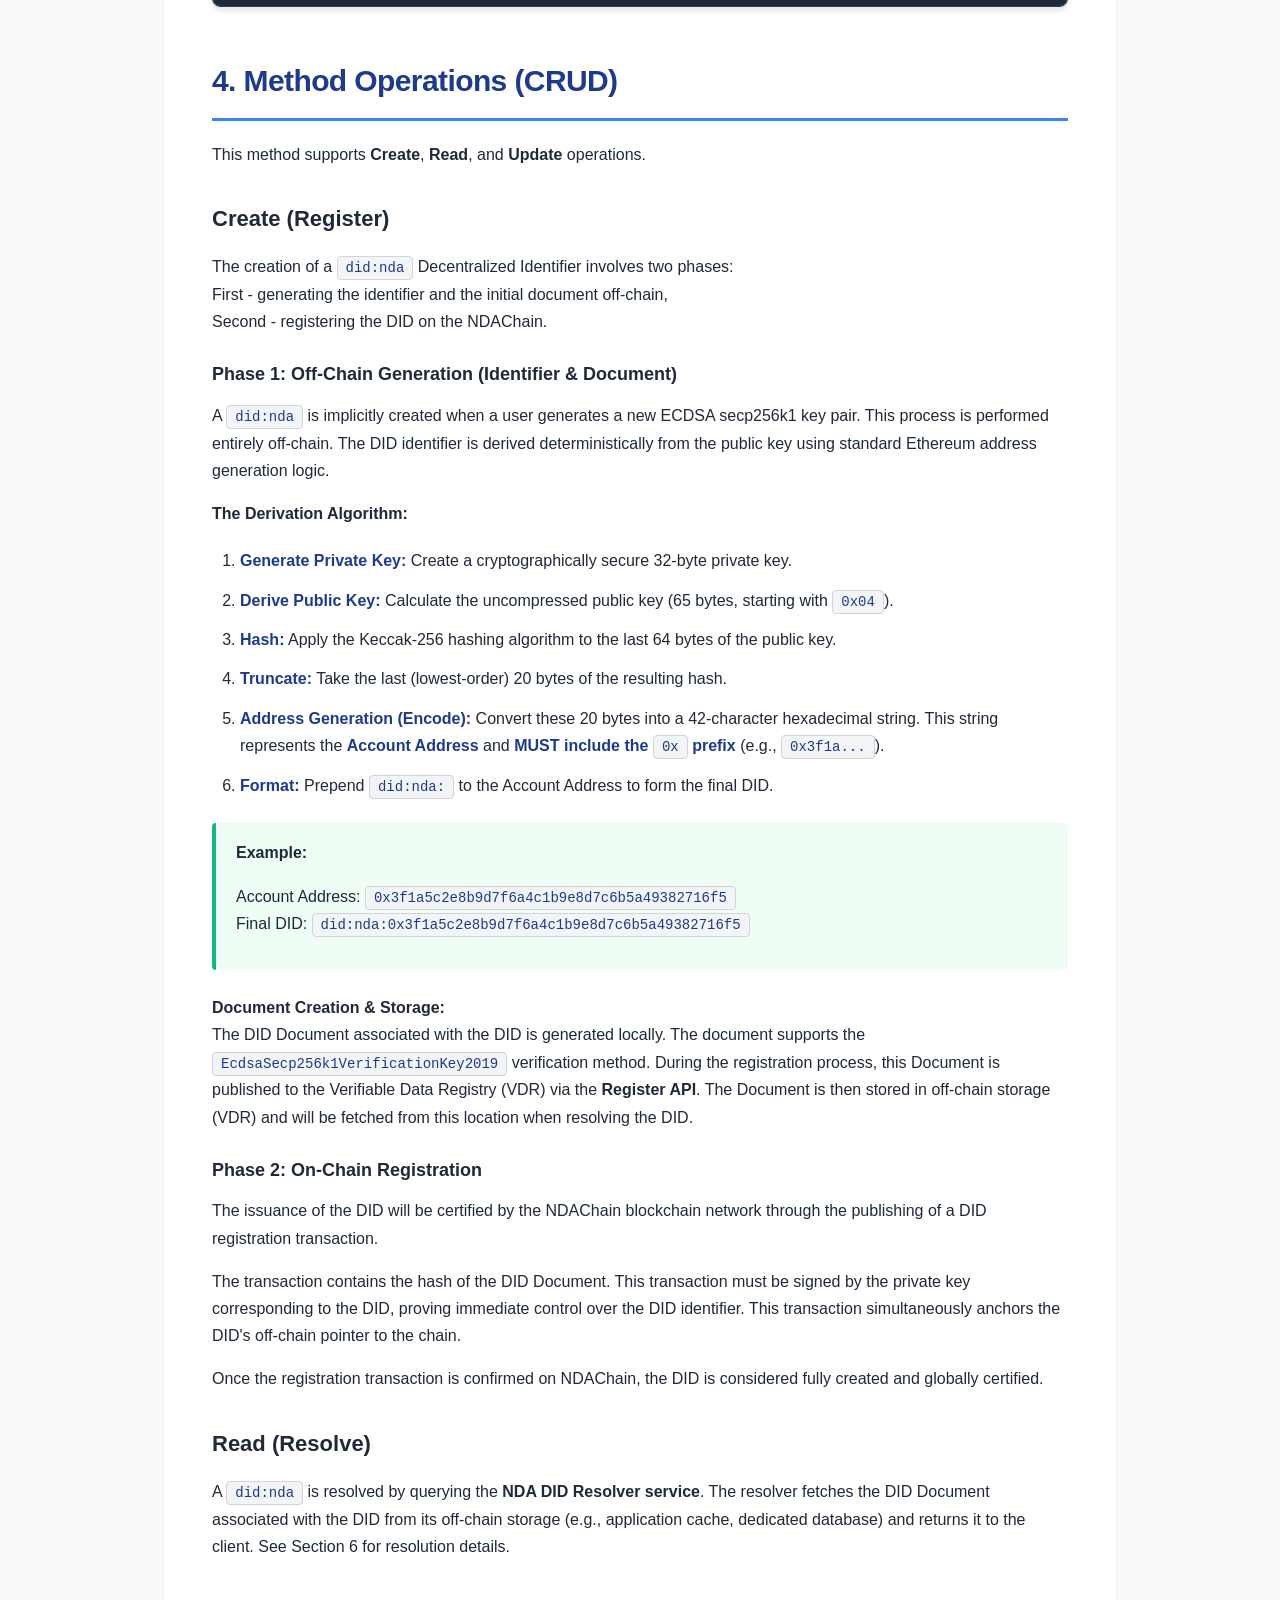
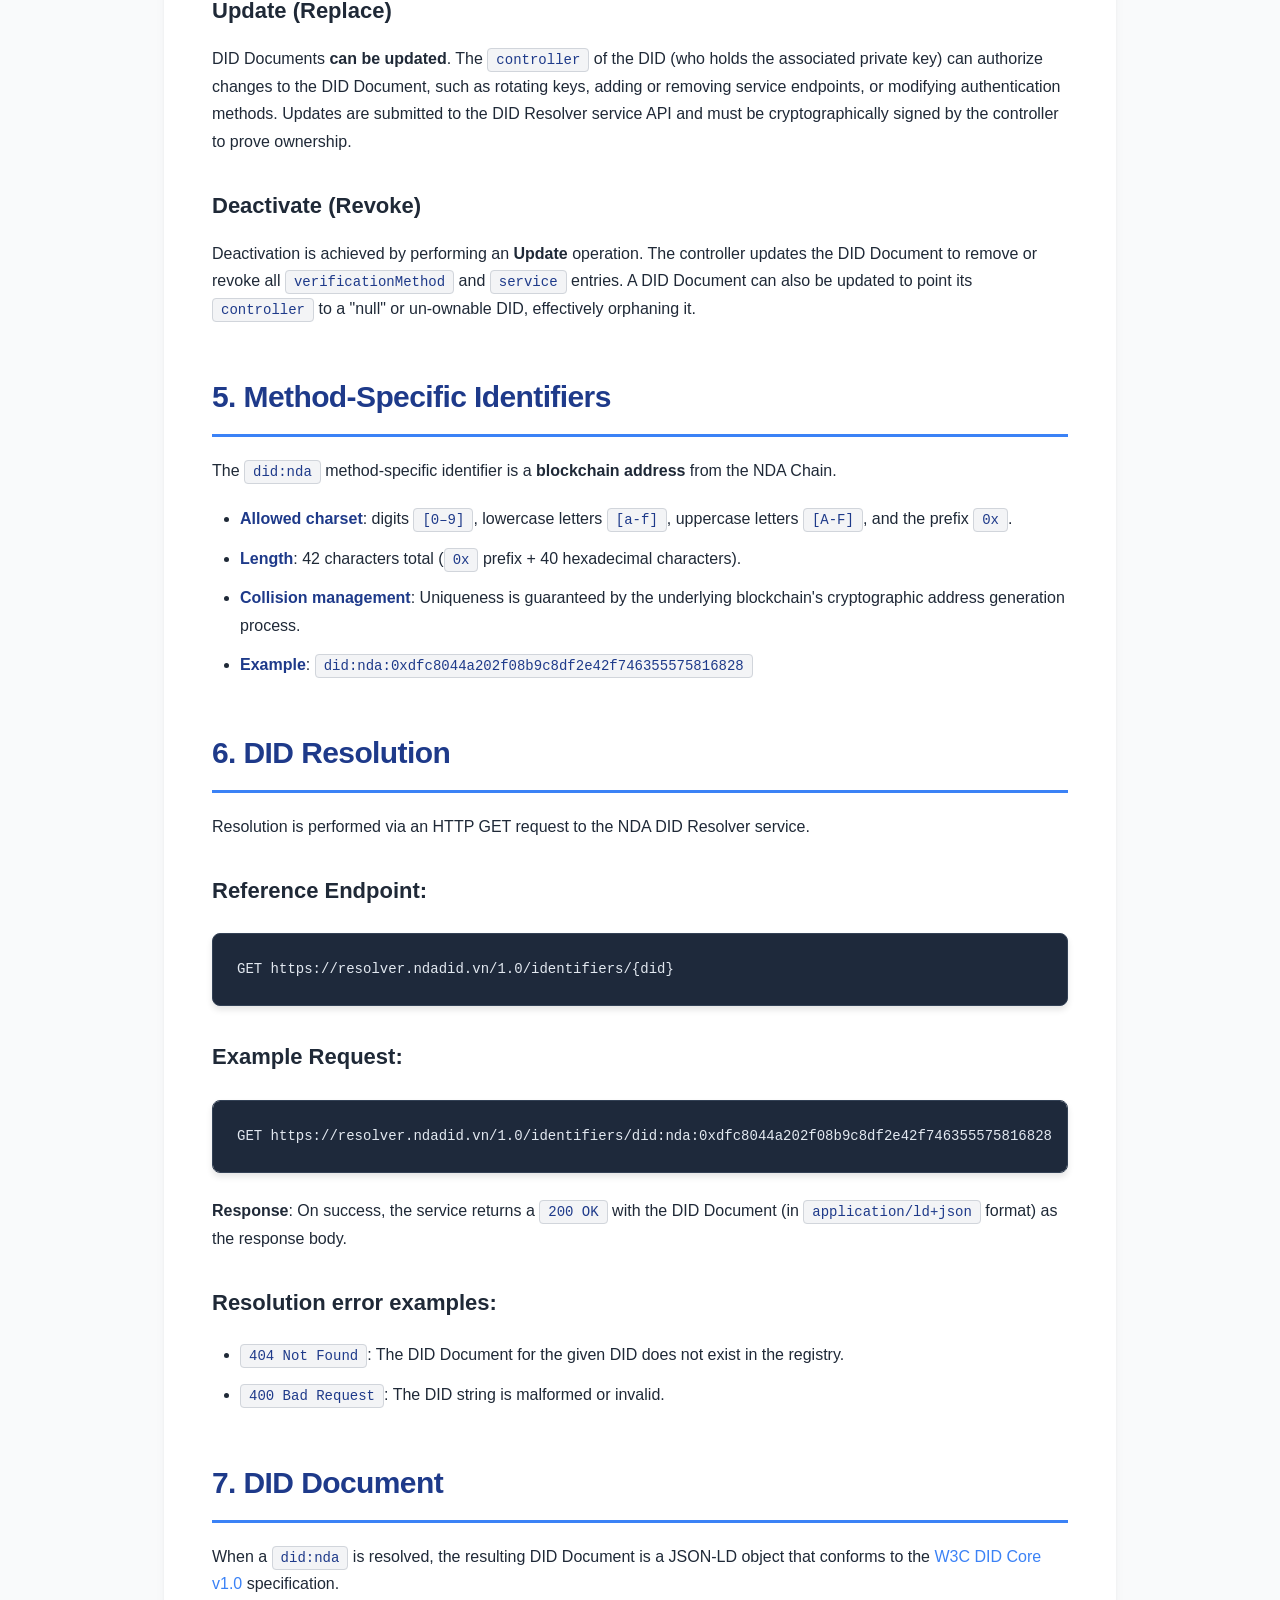
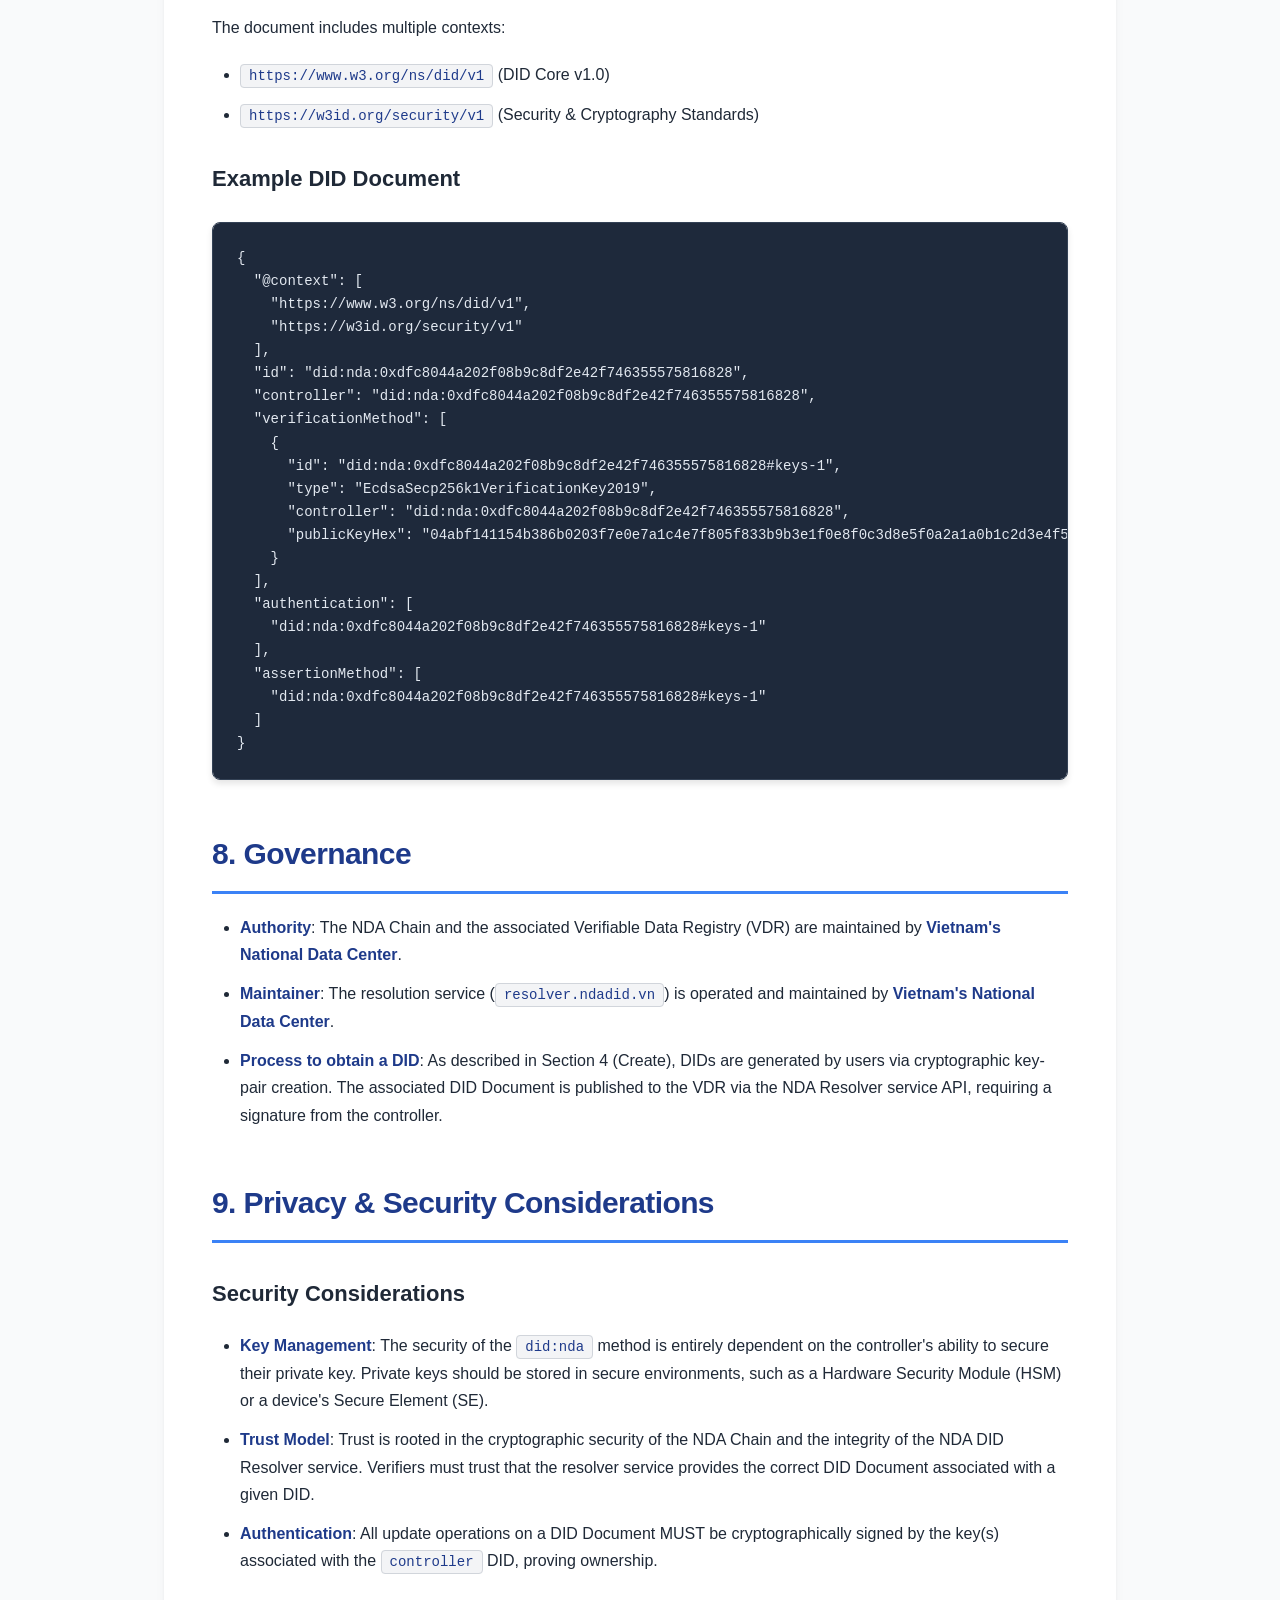
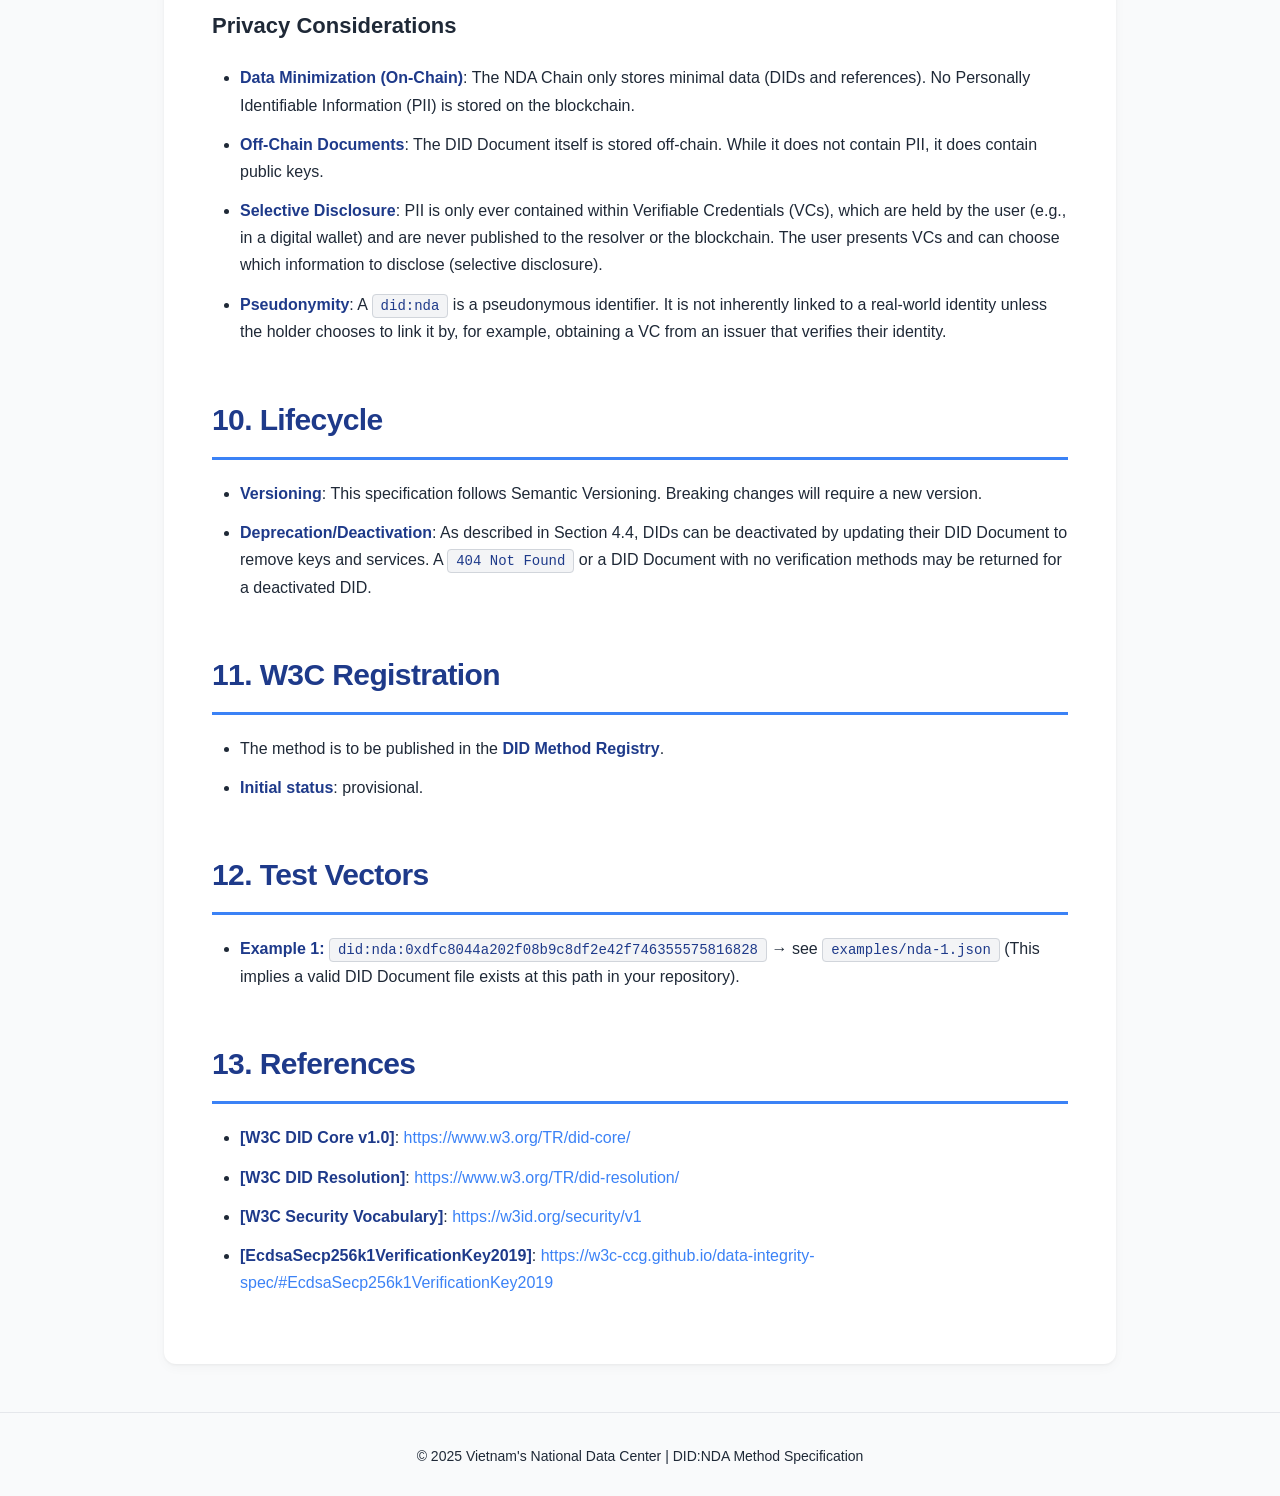
==== commit 1dea2f36: "Update content session create did" ====
--- a/nda-did-spec.html
+++ b/nda-did-spec.html
@@ -1,254 +1,485 @@
 <!DOCTYPE html>
 <html lang="en">
+
 <head>
-    <meta charset="UTF-8">
-    <meta name="viewport" content="width=device-width, initial-scale=1.0">
-    <meta name="description" content="DID:NDA Method Specification for the NDA Chain Verifiable Data Registry">
-    <title>The did:nda Method Specification - NDAChain</title>
-    <style>
-        /* Base styles */
-        :root {
-        --primary-color: #1e3a8a;
-        --secondary-color: #3b82f6;
-        --text-color: #333;
-        --light-text: #555;
-        --background: #f5f7fa;
-        --primary-gradient: linear-gradient(135deg, #dcdcdc 0%, var(--secondary-color) 100%);
-        }
-
-        * {
-        padding: 0;
-        box-sizing: border-box;
-        }
-
-        body {
-        font-family: -apple-system, BlinkMacSystemFont, 'Segoe UI', Roboto, sans-serif;
-        line-height: 1.6;
-        color: var(--text-color);
-        background: var(--background);
-        }
-
-        /* Layout components */
-        .container {
-        max-width: 900px;
-        margin: 0 auto;
-        padding: 0 20px;
-        }
-
-        .top-bar {
-        background: var(--primary-gradient);
-        color: white;
-        padding: 12px 0;
-        font-size: 0.9em;
-        text-align: center;
-        }
-
-        header {
-        background: var(--primary-gradient);
-        color: white;
-        padding: 60px 20px;
-        margin-bottom: 40px;
-        border-radius: 12px;
-        box-shadow: 0 10px 30px rgba(0,0,0,0.1);
-        text-align: center;
-        }
-
-        .content {
-        background: white;
-        padding: 40px;
-        border-radius: 8px;
-        box-shadow: 0 2px 10px rgba(0,0,0,0.05);
-        margin-bottom: 30px;
-        }
-
-        /* Typography */
-        h1, h2, h3 {
-        color: var(--primary-color);
-        margin-bottom: 15px;
-        }
-
-        h1 {
-        font-size: 2.2em;
-        font-weight: 700;
-        }
-        hr {
-            color: white;
-        }
-
-        h2 {
-        font-size: 1.8em;
-        padding-bottom: 10px;
-        border-bottom: 2px solid var(--secondary-color);
-        }
-
-        h3 {
-        font-size: 1.3em;
-        color: #2d3748;
-        }
-
-        /* Code formatting */
-        code {
-        background: #f4f4f4;
-        padding: 2px 6px;
-        border-radius: 3px;
-        font-family: 'Courier New', monospace;
-        font-size: 0.9em;
-        color: var(--primary-color);
-        border: 1px solid #e2e8f0;
-        }
-
-        pre {
-        background: #2d3748;
-        color: #e2e8f0;
-        padding: 20px;
-        border-radius: 6px;
-        overflow-x: auto;
-        margin: 20px 0;
-        }
-
-        pre code {
-        background: none;
-        color: inherit;
-        padding: 0;
-        border: none;
-        }
-
-        /* Responsive design */
-        @media (max-width: 768px) {
-        header h1 { font-size: 2em; }
-        .content { padding: 25px 20px; }
-        }
-
-        /* === Footer === */
-        footer {
-            text-align: center;
-            color: #888;
-            padding: 20px 0;
-            font-size: 0.9em;
-        }
-    </style>
+  <meta charset="UTF-8">
+  <meta name="viewport" content="width=device-width, initial-scale=1.0">
+  <meta name="description" content="DID:NDA Method Specification for the NDA Chain Verifiable Data Registry">
+  <title>The did:nda Method Specification - NDAChain</title>
+  <style>
+    /* Base styles */
+    :root {
+      --primary-color: #1e3a8a;
+      --secondary-color: #3b82f6;
+      --accent-color: #3b82f6;
+      --text-color: #1f2937;
+      --light-text: #6b7280;
+      --border-color: #e5e7eb;
+      --background: #f9fafb;
+      --card-bg: #ffffff;
+      --code-bg: #f3f4f6;
+      --code-border: #d1d5db;
+      --pre-bg: #1e293b;
+      --success-color: #10b981;
+      --warning-color: #f59e0b;
+      --primary-gradient: linear-gradient(135deg, #dcdcdc 0%, var(--secondary-color) 100%);
+
+    }
+
+    * {
+      margin: 0;
+      padding: 0;
+      box-sizing: border-box;
+    }
+
+    body {
+      font-family: -apple-system, BlinkMacSystemFont, 'Segoe UI', Roboto, 'Helvetica Neue', Arial, sans-serif;
+      line-height: 1.7;
+      color: var(--text-color);
+      background: var(--background);
+    }
+
+    /* Layout components */
+    .container {
+      max-width: 1000px;
+      margin: 0 auto;
+      padding: 0 24px;
+    }
+
+    .top-bar {
+      background: var(--primary-gradient);
+      padding: 14px 0;
+      font-size: 0.875rem;
+      text-align: center;
+      font-weight: 500;
+      box-shadow: 0 2px 8px rgba(0, 0, 0, 0.1);
+    }
+
+    header {
+      background: var(--primary-gradient);
+      color: white;
+      padding: 64px 24px;
+      margin-bottom: 48px;
+      text-align: center;
+      position: relative;
+      overflow: hidden;
+    }
+
+    header::before {
+      content: '';
+      position: absolute;
+      top: 0;
+      left: 0;
+      right: 0;
+      bottom: 0;
+      background: radial-gradient(circle at 30% 50%, rgba(255, 255, 255, 0.15) 0%, transparent 60%);
+      pointer-events: none;
+    }
+
+    header .container {
+      position: relative;
+      z-index: 1;
+    }
+
+    .header-logo {
+      margin-bottom: 24px;
+      filter: drop-shadow(0 4px 6px rgba(0, 0, 0, 0.1));
+    }
+
+    .header-code {
+      background: rgba(255, 255, 255, 0.9);
+      padding: 4px 12px;
+      border-radius: 6px;
+      font-family: 'Courier New', monospace;
+      font-size: 0.95em;
+      border: 1px solid rgba(30, 58, 138, 0.2);
+      color: #1e3a8a;
+    }
+
+    .subtitle {
+      font-size: 1.125rem;
+      opacity: 0.85;
+      font-weight: 400;
+      margin-top: 12px;
+      color: #1e3a8a;
+    }
+
+    .content {
+      background: var(--card-bg);
+      padding: 48px;
+      border-radius: 12px;
+      box-shadow: 0 1px 3px rgba(0, 0, 0, 0.05), 0 4px 12px rgba(0, 0, 0, 0.03);
+      margin-bottom: 32px;
+    }
+
+    /* Typography */
+    h1 {
+      font-size: 2.5rem;
+      font-weight: 700;
+      margin-bottom: 12px;
+      letter-spacing: -0.025em;
+      color: #1e3a8a;
+      text-shadow: 0 2px 4px rgba(0, 0, 0, 0.1);
+    }
+
+    h2 {
+      font-size: 1.875rem;
+      font-weight: 700;
+      color: var(--primary-color);
+      margin-top: 48px;
+      margin-bottom: 20px;
+      padding-bottom: 12px;
+      border-bottom: 3px solid var(--secondary-color);
+      letter-spacing: -0.02em;
+    }
+
+    h2:first-child {
+      margin-top: 0;
+    }
+
+    h3 {
+      font-size: 1.375rem;
+      font-weight: 600;
+      color: var(--text-color);
+      margin-top: 32px;
+      margin-bottom: 16px;
+    }
+
+    h4 {
+      font-size: 1.125rem;
+      font-weight: 600;
+      color: var(--text-color);
+      margin-top: 24px;
+      margin-bottom: 12px;
+    }
+
+    p {
+      margin-bottom: 16px;
+      color: var(--text-color);
+    }
+
+    a {
+      color: var(--secondary-color);
+      text-decoration: none;
+      transition: color 0.2s ease;
+    }
+
+    a:hover {
+      color: var(--accent-color);
+      text-decoration: underline;
+    }
+
+    /* Lists */
+    ul, ol {
+      margin: 20px 0;
+      padding-left: 28px;
+    }
+
+    ul li, ol li {
+      margin-bottom: 12px;
+      color: var(--text-color);
+      line-height: 1.7;
+    }
+
+    ul li strong, ol li strong {
+      color: var(--primary-color);
+      font-weight: 600;
+    }
+
+    /* Code formatting */
+    code {
+      background: var(--code-bg);
+      padding: 3px 8px;
+      border-radius: 4px;
+      font-family: 'Monaco', 'Courier New', monospace;
+      font-size: 0.875em;
+      color: var(--primary-color);
+      border: 1px solid var(--code-border);
+      font-weight: 500;
+    }
+
+    pre {
+      background: var(--pre-bg);
+      color: #e2e8f0;
+      padding: 24px;
+      border-radius: 8px;
+      overflow-x: auto;
+      margin: 24px 0;
+      border: 1px solid #334155;
+      box-shadow: 0 4px 6px rgba(0, 0, 0, 0.1);
+    }
+
+    pre code {
+      background: none;
+      color: inherit;
+      padding: 0;
+      border: none;
+      font-size: 0.875rem;
+      line-height: 1.6;
+    }
+
+    /* Info boxes */
+    .info-box {
+      background: #eff6ff;
+      border-left: 4px solid var(--secondary-color);
+      padding: 16px 20px;
+      margin: 24px 0;
+      border-radius: 4px;
+    }
+
+    .warning-box {
+      background: #fffbeb;
+      border-left: 4px solid var(--warning-color);
+      padding: 16px 20px;
+      margin: 24px 0;
+      border-radius: 4px;
+    }
+
+    .success-box {
+      background: #f0fdf4;
+      border-left: 4px solid var(--success-color);
+      padding: 16px 20px;
+      margin: 24px 0;
+      border-radius: 4px;
+    }
+
+    /* Section spacing */
+    .content > h2 + p,
+    .content > h2 + ul,
+    .content > h2 + ol {
+      margin-top: 20px;
+    }
+
+    /* Responsive design */
+    @media (max-width: 768px) {
+      h1 {
+        font-size: 2rem;
+      }
+
+      h2 {
+        font-size: 1.5rem;
+        margin-top: 36px;
+      }
+
+      h3 {
+        font-size: 1.25rem;
+      }
+
+      .content {
+        padding: 32px 24px;
+      }
+
+      header {
+        padding: 48px 24px;
+      }
+
+      .header-logo {
+        width: 220px;
+      }
+    }
+
+    @media (max-width: 480px) {
+      .content {
+        padding: 24px 20px;
+      }
+
+      pre {
+        padding: 16px;
+        font-size: 0.8rem;
+      }
+
+      .header-logo {
+        width: 200px;
+      }
+    }
+
+    /* Footer */
+    footer {
+      text-align: center;
+      color: var(--light-text);
+      padding: 32px 0;
+      font-size: 0.875rem;
+      border-top: 1px solid var(--border-color);
+      margin-top: 48px;
+    }
+  </style>
 </head>
+
 <body>
 
-    <header>
-        <div class="container">
-            <img src="https://s3-sgn10.fptcloud.com/cdn/logo/ndachain-full-logo.png" 
-                 alt="NDA Chain Logo" 
-                 class="header-logo"
-                 width="280" 
-                 height="auto">
-            <h1>The <code class="header-code">did:nda</code> Method Specification</h1>
-            <p class="subtitle">A W3C DID Method for the NDA Chain Verifiable Data Registry</p>
-        </div>
-    </header>
-
-    <main class="container">
-        <div class="content">
-       
-
-<h2>1. Introduction</h2>
-
-<p>The <code>did:nda</code> method identifies subjects (humans, organizations, or items) in the <strong>Verifiable Data Registry (VDR)</strong> powered by the <strong>NDA Chain blockchain</strong>. It is a hybrid architecture designed to provide secure, verifiable, and portable digital identities.</p>
-
-<p>This system follows W3C DID standards, leveraging the NDA Chain's on-chain smart contract to certify the issuance of the DID on the NDAChain blockchain network. The Verifiable Data Registry (VDR) acts as the trusted off-chain storage for richer DID Documents. This hybrid approach balances decentralization with practical governance and scalability.</p>
-
-<p>Resolution is handled by a dedicated resolver service, ensuring that DID Documents are retrievable without querying the blockchain directly for all data, which enhances privacy and efficiency.</p>
-
-
-
-<h2>2. DID Method Name</h2>
-
-<p>The registered method is <code>nda</code>.</p>
-
-<p>A valid DID starts with:</p>
-
-<pre><code>did:nda:</code></pre>
-
-
-<h2>3. DID Syntax</h2>
-
-<p>A <code>did:nda</code> DID is formed by the method prefix and a unique identifier derived from an NDA Chain blockchain address.</p>
-
-<h3>Regex:</h3>
-
-<pre><code>^did:nda:0x[0-9a-fA-F]{40}$</code></pre>
-
-<h3>ABNF:</h3>
-
-<pre><code>did-nda              = "did:nda:" method-specific-id
+  <header>
+    <div class="container">
+      <img src="https://s3-sgn10.fptcloud.com/cdn/logo/ndachain-full-logo.png" alt="NDA Chain Logo" class="header-logo"
+        width="280" height="auto">
+      <h1>The <code class="header-code">did:nda</code> Method Specification</h1>
+      <p class="subtitle">A W3C DID Method for the NDA Chain Verifiable Data Registry</p>
+    </div>
+  </header>
+
+  <main class="container">
+    <div class="content">
+
+      <h2>1. Introduction</h2>
+
+      <p>The <code>did:nda</code> method identifies subjects (humans, organizations, or items) in the <strong>Verifiable
+          Data Registry (VDR)</strong> powered by the <strong>NDA Chain blockchain</strong>. It is a hybrid architecture
+        designed to provide secure, verifiable, and portable digital identities.</p>
+
+      <p>This system follows W3C DID standards, leveraging the NDA Chain's on-chain smart contract to certify the
+        issuance of the DID on the NDAChain blockchain network. The Verifiable Data Registry (VDR) acts as the trusted
+        off-chain storage for richer DID Documents. This hybrid approach balances decentralization with practical
+        governance and scalability.</p>
+
+      <p>Resolution is handled by a dedicated resolver service, ensuring that DID Documents are retrievable without
+        querying the blockchain directly for all data, which enhances privacy and efficiency.</p>
+
+      <h2>2. DID Method Name</h2>
+
+      <p>The registered method is <code>nda</code>.</p>
+
+      <p>A valid DID starts with:</p>
+
+      <pre><code>did:nda:</code></pre>
+
+      <h2>3. DID Syntax</h2>
+
+      <p>A <code>did:nda</code> DID is formed by the method prefix and a unique identifier derived from an NDA Chain
+        blockchain address.</p>
+
+      <h3>Regex:</h3>
+
+      <pre><code>^did:nda:0x[0-9a-fA-F]{40}$</code></pre>
+
+      <h3>ABNF:</h3>
+
+      <pre><code>did-nda              = "did:nda:" method-specific-id
 method-specific-id   = "0x" 40*HEXDIG
 HEXDIG               = DIGIT / "a" / "b" / "c" / "d" / "e" / "f" / "A" / "B" / "C" / "D" / "E" / "F"
 DIGIT                = %x30-39</code></pre>
 
-
-<h2>4. Method Operations (CRUD)</h2>
-
-<p>This method supports <strong>Create</strong>, <strong>Read</strong>, and <strong>Update</strong> operations.</p>
-
-<h3>Create (Register)</h3>
-
-<p>A <code>did:nda</code> is implicitly created when a user generates a new key pair (a private key and its corresponding public, address) compatible with the NDA Chain. This key pair generation is performed entirely off-chain. The DID is that address (the address generated from the public key of the corresponding key pair), prefixed by <code>did:nda:</code>. <br/>The DID Document associated with the DID is generated and published to the VDR via the Register API when registering the DID. The Document will then be stored in the off-chain storage (VDR) and will be fetched when resolving the DID. <br/>The Document will then be stored in the off-chain storage (VDR) and will be fetched when resolving the DID</br> The issuance of the DID will be certified by the NDAChain blockchain network through the publishing of a DID registration transaction. This transaction must be signed by the DID's own private key, proving immediate control over the DID identifier. This transaction simultaneously anchors the DID's off-chain pointer to the chain.</p>
-
-<h3>Read (Resolve)</h3>
-
-<p>A <code>did:nda</code> is resolved by querying the <strong>NDA DID Resolver service</strong>. The resolver fetches the DID Document associated with the DID from its off-chain storage (e.g., application cache, dedicated database) and returns it to the client. See Section 6 for resolution details.</p>
-
-<h3>Update (Replace)</h3>
-
-<p>DID Documents <strong>can be updated</strong>. The <code>controller</code> of the DID (who holds the associated private key) can authorize changes to the DID Document, such as rotating keys, adding or removing service endpoints, or modifying authentication methods. Updates are submitted to the DID Resolver service API and must be cryptographically signed by the controller to prove ownership.</p>
-
-<h3>Deactivate (Revoke)</h3>
-
-<p>Deactivation is achieved by performing an <strong>Update</strong> operation. The controller updates the DID Document to remove or revoke all <code>verificationMethod</code> and <code>service</code> entries. A DID Document can also be updated to point its <code>controller</code> to a "null" or un-ownable DID, effectively orphaning it.</p>
-
-
-<h2>5. Method-Specific Identifiers</h2>
-
-<p>The <code>did:nda</code> method-specific identifier is a <strong>blockchain address</strong> from the NDA Chain.</p>
-
-<ul>
-<li><strong>Allowed charset</strong>: digits <code>[0–9]</code>, lowercase letters <code>[a-f]</code>, uppercase letters <code>[A-F]</code>, and the prefix <code>0x</code>.</li>
-<li><strong>Length</strong>: 42 characters total (<code>0x</code> prefix + 40 hexadecimal characters).</li>
-<li><strong>Collision management</strong>: Uniqueness is guaranteed by the underlying blockchain's cryptographic address generation process.</li>
-<li><strong>Example</strong>: <code>did:nda:0xdfc8044a202f08b9c8df2e42f746355575816828</code></li>
-</ul>
-
-<h2>6. DID Resolution</h2>
-
-<p>Resolution is performed via an HTTP GET request to the NDA DID Resolver service.</p>
-
-<h3>Reference Endpoint:</h3>
-
-<pre><code>GET https://resolver.ndadid.vn/1.0/identifiers/{did}</code></pre>
-
-<h3>Example Request:</h3>
-
-<pre><code>GET https://resolver.ndadid.vn/1.0/identifiers/did:nda:0xdfc8044a202f08b9c8df2e42f746355575816828</code></pre>
-
-<p><strong>Response</strong>: On success, the service returns a <code>200 OK</code> with the DID Document (in <code>application/ld+json</code> format) as the response body.</p>
-
-<h3>Resolution error examples:</h3>
-
-<ul>
-<li><code>404 Not Found</code>: The DID Document for the given DID does not exist in the registry.</li>
-<li><code>400 Bad Request</code>: The DID string is malformed or invalid.</li>
-</ul>
-
-
-<h2>7. DID Document</h2>
-
-<p>When a <code>did:nda</code> is resolved, the resulting DID Document is a JSON-LD object that conforms to the <a href="https://www.w3.org/TR/did-core/" target="_blank">W3C DID Core v1.0</a> specification.</p>
-
-<p>The document includes multiple contexts:</p>
-
-<ul>
-<li><code>https://www.w3.org/ns/did/v1</code> (DID Core v1.0)</li>
-<li><code>https://w3id.org/security/v1</code> (Security & Cryptography Standards)</li>
-</ul>
-
-<h3>Example DID Document</h3>
-
-<pre><code>{
+      <h2>4. Method Operations (CRUD)</h2>
+
+      <p>This method supports <strong>Create</strong>, <strong>Read</strong>, and <strong>Update</strong> operations.</p>
+
+      <h3>Create (Register)</h3>
+
+      <p>The creation of a <code>did:nda</code> Decentralized Identifier involves two phases: <br/> First - generating the
+        identifier and the initial document off-chain, <br/> Second - registering the DID on the NDAChain.</p>
+
+      <h4>Phase 1: Off-Chain Generation (Identifier & Document)</h4>
+      <p>A <code>did:nda</code> is implicitly created when a user generates a new ECDSA secp256k1 key pair. This process
+        is performed entirely off-chain. The DID identifier is derived deterministically from the public key using
+        standard Ethereum address generation logic.</p>
+
+      <p><strong>The Derivation Algorithm:</strong></p>
+      <ol>
+        <li><strong>Generate Private Key:</strong> Create a cryptographically secure 32-byte private key.</li>
+        <li><strong>Derive Public Key:</strong> Calculate the uncompressed public key (65 bytes, starting with
+          <code>0x04</code>).</li>
+        <li><strong>Hash:</strong> Apply the Keccak-256 hashing algorithm to the last 64 bytes of the public key.</li>
+        <li><strong>Truncate:</strong> Take the last (lowest-order) 20 bytes of the resulting hash.</li>
+        <li><strong>Address Generation (Encode):</strong> Convert these 20 bytes into a 42-character hexadecimal string.
+          This string represents the <strong>Account Address</strong> and <strong>MUST include the <code>0x</code>
+            prefix</strong> (e.g., <code>0x3f1a...</code>).</li>
+        <li><strong>Format:</strong> Prepend <code>did:nda:</code> to the Account Address to form the final DID.</li>
+      </ol>
+
+      <div class="success-box">
+        <p><strong>Example:</strong></p>
+        <p>
+          Account Address: <code>0x3f1a5c2e8b9d7f6a4c1b9e8d7c6b5a49382716f5</code><br>
+          Final DID: <code>did:nda:0x3f1a5c2e8b9d7f6a4c1b9e8d7c6b5a49382716f5</code>
+        </p>
+      </div>
+
+      <p><strong>Document Creation & Storage:</strong><br>
+        The DID Document associated with the DID is generated locally. The document supports the
+        <code>EcdsaSecp256k1VerificationKey2019</code> verification method. During the registration process, this
+        Document is published to the Verifiable Data Registry (VDR) via the <strong>Register API</strong>. The Document
+        is then stored in off-chain storage (VDR) and will be fetched from this location when resolving the DID.</p>
+
+      <h4>Phase 2: On-Chain Registration</h4>
+      <p>The issuance of the DID will be certified by the NDAChain blockchain network through the publishing of a DID
+        registration transaction.</p>
+
+      <p>The transaction contains the hash of the DID Document. This transaction must be signed by the private key
+        corresponding to the DID, proving immediate control over the DID identifier. This transaction simultaneously
+        anchors the DID's off-chain pointer to the chain.</p>
+
+      <p>Once the registration transaction is confirmed on NDAChain, the DID is considered fully created and globally
+        certified.</p>
+
+      <h3>Read (Resolve)</h3>
+
+      <p>A <code>did:nda</code> is resolved by querying the <strong>NDA DID Resolver service</strong>. The resolver
+        fetches the DID Document associated with the DID from its off-chain storage (e.g., application cache, dedicated
+        database) and returns it to the client. See Section 6 for resolution details.</p>
+
+      <h3>Update (Replace)</h3>
+
+      <p>DID Documents <strong>can be updated</strong>. The <code>controller</code> of the DID (who holds the associated
+        private key) can authorize changes to the DID Document, such as rotating keys, adding or removing service
+        endpoints, or modifying authentication methods. Updates are submitted to the DID Resolver service API and must
+        be cryptographically signed by the controller to prove ownership.</p>
+
+      <h3>Deactivate (Revoke)</h3>
+
+      <p>Deactivation is achieved by performing an <strong>Update</strong> operation. The controller updates the DID
+        Document to remove or revoke all <code>verificationMethod</code> and <code>service</code> entries. A DID
+        Document can also be updated to point its <code>controller</code> to a "null" or un-ownable DID, effectively
+        orphaning it.</p>
+
+      <h2>5. Method-Specific Identifiers</h2>
+
+      <p>The <code>did:nda</code> method-specific identifier is a <strong>blockchain address</strong> from the NDA
+        Chain.</p>
+
+      <ul>
+        <li><strong>Allowed charset</strong>: digits <code>[0–9]</code>, lowercase letters <code>[a-f]</code>, uppercase
+          letters <code>[A-F]</code>, and the prefix <code>0x</code>.</li>
+        <li><strong>Length</strong>: 42 characters total (<code>0x</code> prefix + 40 hexadecimal characters).</li>
+        <li><strong>Collision management</strong>: Uniqueness is guaranteed by the underlying blockchain's cryptographic
+          address generation process.</li>
+        <li><strong>Example</strong>: <code>did:nda:0xdfc8044a202f08b9c8df2e42f746355575816828</code></li>
+      </ul>
+
+      <h2>6. DID Resolution</h2>
+
+      <p>Resolution is performed via an HTTP GET request to the NDA DID Resolver service.</p>
+
+      <h3>Reference Endpoint:</h3>
+
+      <pre><code>GET https://resolver.ndadid.vn/1.0/identifiers/{did}</code></pre>
+
+      <h3>Example Request:</h3>
+
+      <pre><code>GET https://resolver.ndadid.vn/1.0/identifiers/did:nda:0xdfc8044a202f08b9c8df2e42f746355575816828</code></pre>
+
+      <p><strong>Response</strong>: On success, the service returns a <code>200 OK</code> with the DID Document (in
+        <code>application/ld+json</code> format) as the response body.</p>
+
+      <h3>Resolution error examples:</h3>
+
+      <ul>
+        <li><code>404 Not Found</code>: The DID Document for the given DID does not exist in the registry.</li>
+        <li><code>400 Bad Request</code>: The DID string is malformed or invalid.</li>
+      </ul>
+
+      <h2>7. DID Document</h2>
+
+      <p>When a <code>did:nda</code> is resolved, the resulting DID Document is a JSON-LD object that conforms to the <a
+          href="https://www.w3.org/TR/did-core/" target="_blank">W3C DID Core v1.0</a> specification.</p>
+
+      <p>The document includes multiple contexts:</p>
+
+      <ul>
+        <li><code>https://www.w3.org/ns/did/v1</code> (DID Core v1.0)</li>
+        <li><code>https://w3id.org/security/v1</code> (Security & Cryptography Standards)</li>
+      </ul>
+
+      <h3>Example DID Document</h3>
+
+      <pre><code>{
   "@context": [
     "https://www.w3.org/ns/did/v1",
     "https://w3id.org/security/v1"
@@ -271,73 +502,93 @@
   ]
 }</code></pre>
 
-
-<h2>8. Governance</h2>
-
-<ul>
-<li><strong>Authority</strong>: The NDA Chain and the associated Verifiable Data Registry (VDR) are maintained by <code>Vietnam's National Data Center</code>.</li>
-<li><strong>Maintainer</strong>: The resolution service (<code>resolver.ndadid.vn</code>) is operated and maintained by <code>Vietnam's National Data Center</code>.</li>
-<li><strong>Process to obtain a DID</strong>: As described in Section 4 (Create), DIDs are generated by users via cryptographic key-pair creation. The associated DID Document is published to the VDR via the NDA Resolver service API, requiring a signature from the controller.</li>
-</ul>
-
-
-<h2>9. Privacy &amp; Security Considerations</h2>
-
-<h3>Security Considerations</h3>
-
-<ul>
-<li><strong>Key Management</strong>: The security of the <code>did:nda</code> method is entirely dependent on the controller's ability to secure their private key. Private keys should be stored in secure environments, such as a Hardware Security Module (HSM) or a device's Secure Element (SE).</li>
-<li><strong>Trust Model</strong>: Trust is rooted in the cryptographic security of the NDA Chain and the integrity of the NDA DID Resolver service. Verifiers must trust that the resolver service provides the correct DID Document associated with a given DID.</li>
-<li><strong>Authentication</strong>: All update operations on a DID Document MUST be cryptographically signed by the key(s) associated with the <code>controller</code> DID, proving ownership.</li>
-</ul>
-
-<h3>Privacy Considerations</h3>
-
-<ul>
-<li><strong>Data Minimization (On-Chain)</strong>: The NDA Chain only stores minimal data (DIDs and references). No Personally Identifiable Information (PII) is stored on the blockchain.</li>
-<li><strong>Off-Chain Documents</strong>: The DID Document itself is stored off-chain. While it does not contain PII, it does contain public keys.</li>
-<li><strong>Selective Disclosure</strong>: PII is only ever contained within Verifiable Credentials (VCs), which are held by the user (e.g., in a digital wallet) and are never published to the resolver or the blockchain. The user presents VCs and can choose which information to disclose (selective disclosure).</li>
-<li><strong>Pseudonymity</strong>: A <code>did:nda</code> is a pseudonymous identifier. It is not inherently linked to a real-world identity unless the holder chooses to link it by, for example, obtaining a VC from an issuer that verifies their identity.</li>
-</ul>
-
-
-<h2>10. Lifecycle</h2>
-
-<ul>
-<li><strong>Versioning</strong>: This specification follows Semantic Versioning. Breaking changes will require a new version.</li>
-<li><strong>Deprecation/Deactivation</strong>: As described in Section 4.4, DIDs can be deactivated by updating their DID Document to remove keys and services. A <code>404 Not Found</code> or a DID Document with no verification methods may be returned for a deactivated DID.</li>
-</ul>
-
-
-<h2>11. W3C Registration</h2>
-
-<ul>
-<li>The method is to be published in the <strong>DID Method Registry</strong>.</li>
-<li><strong>Initial status</strong>: provisional.</li>
-</ul>
-
-
-<h2>12. Test Vectors</h2>
-
-<ul>
-<li><strong>Example 1:</strong> <code>did:nda:0xdfc8044a202f08b9c8df2e42f746355575816828</code> → see <code>examples/nda-1.json</code> (This implies a valid DID Document file exists at this path in your repository).</li>
-</ul>
-
-
-<h2>13. References</h2>
-
-<ul>
-<li><strong>[W3C DID Core v1.0]</strong>: <a href="https://www.w3.org/TR/did-core/" target="_blank">https://www.w3.org/TR/did-core/</a></li>
-<li><strong>[W3C DID Resolution]</strong>: <a href="https://www.w3.org/TR/did-resolution/" target="_blank">https://www.w3.org/TR/did-resolution/</a></li>
-<li><strong>[W3C Security Vocabulary]</strong>: <a href="https://w3id.org/security/v1" target="_blank">https://w3id.org/security/v1</a></li>
-<li><strong>[EcdsaSecp256k1VerificationKey2019]</strong>: <a href="https://w3c-ccg.github.io/data-integrity-spec/#EcdsaSecp256k1VerificationKey2019" target="_blank">https://w3c-ccg.github.io/data-integrity-spec/#EcdsaSecp256k1VerificationKey2019</a></li>
-</ul>
-
-        </div>
-    </main>
-
-    <footer>
-        <p>© 2025 Vietnam's National Data Center | DID:NDA Method Specification</p>
-    </footer>
+      <h2>8. Governance</h2>
+
+      <ul>
+        <li><strong>Authority</strong>: The NDA Chain and the associated Verifiable Data Registry (VDR) are maintained
+          by <strong>Vietnam's National Data Center</strong>.</li>
+        <li><strong>Maintainer</strong>: The resolution service (<code>resolver.ndadid.vn</code>) is operated and
+          maintained by <strong>Vietnam's National Data Center</strong>.</li>
+        <li><strong>Process to obtain a DID</strong>: As described in Section 4 (Create), DIDs are generated by users
+          via cryptographic key-pair creation. The associated DID Document is published to the VDR via the NDA Resolver
+          service API, requiring a signature from the controller.</li>
+      </ul>
+
+      <h2>9. Privacy &amp; Security Considerations</h2>
+
+      <h3>Security Considerations</h3>
+
+      <ul>
+        <li><strong>Key Management</strong>: The security of the <code>did:nda</code> method is entirely dependent on
+          the controller's ability to secure their private key. Private keys should be stored in secure environments,
+          such as a Hardware Security Module (HSM) or a device's Secure Element (SE).</li>
+        <li><strong>Trust Model</strong>: Trust is rooted in the cryptographic security of the NDA Chain and the
+          integrity of the NDA DID Resolver service. Verifiers must trust that the resolver service provides the correct
+          DID Document associated with a given DID.</li>
+        <li><strong>Authentication</strong>: All update operations on a DID Document MUST be cryptographically signed by
+          the key(s) associated with the <code>controller</code> DID, proving ownership.</li>
+      </ul>
+
+      <h3>Privacy Considerations</h3>
+
+      <ul>
+        <li><strong>Data Minimization (On-Chain)</strong>: The NDA Chain only stores minimal data (DIDs and references).
+          No Personally Identifiable Information (PII) is stored on the blockchain.</li>
+        <li><strong>Off-Chain Documents</strong>: The DID Document itself is stored off-chain. While it does not contain
+          PII, it does contain public keys.</li>
+        <li><strong>Selective Disclosure</strong>: PII is only ever contained within Verifiable Credentials (VCs), which
+          are held by the user (e.g., in a digital wallet) and are never published to the resolver or the blockchain.
+          The user presents VCs and can choose which information to disclose (selective disclosure).</li>
+        <li><strong>Pseudonymity</strong>: A <code>did:nda</code> is a pseudonymous identifier. It is not inherently
+          linked to a real-world identity unless the holder chooses to link it by, for example, obtaining a VC from an
+          issuer that verifies their identity.</li>
+      </ul>
+
+      <h2>10. Lifecycle</h2>
+
+      <ul>
+        <li><strong>Versioning</strong>: This specification follows Semantic Versioning. Breaking changes will require a
+          new version.</li>
+        <li><strong>Deprecation/Deactivation</strong>: As described in Section 4.4, DIDs can be deactivated by updating
+          their DID Document to remove keys and services. A <code>404 Not Found</code> or a DID Document with no
+          verification methods may be returned for a deactivated DID.</li>
+      </ul>
+
+      <h2>11. W3C Registration</h2>
+
+      <ul>
+        <li>The method is to be published in the <strong>DID Method Registry</strong>.</li>
+        <li><strong>Initial status</strong>: provisional.</li>
+      </ul>
+
+      <h2>12. Test Vectors</h2>
+
+      <ul>
+        <li><strong>Example 1:</strong> <code>did:nda:0xdfc8044a202f08b9c8df2e42f746355575816828</code> → see
+          <code>examples/nda-1.json</code> (This implies a valid DID Document file exists at this path in your
+          repository).</li>
+      </ul>
+
+      <h2>13. References</h2>
+
+      <ul>
+        <li><strong>[W3C DID Core v1.0]</strong>: <a href="https://www.w3.org/TR/did-core/"
+            target="_blank">https://www.w3.org/TR/did-core/</a></li>
+        <li><strong>[W3C DID Resolution]</strong>: <a href="https://www.w3.org/TR/did-resolution/"
+            target="_blank">https://www.w3.org/TR/did-resolution/</a></li>
+        <li><strong>[W3C Security Vocabulary]</strong>: <a href="https://w3id.org/security/v1"
+            target="_blank">https://w3id.org/security/v1</a></li>
+        <li><strong>[EcdsaSecp256k1VerificationKey2019]</strong>: <a
+            href="https://w3c-ccg.github.io/data-integrity-spec/#EcdsaSecp256k1VerificationKey2019"
+            target="_blank">https://w3c-ccg.github.io/data-integrity-spec/#EcdsaSecp256k1VerificationKey2019</a></li>
+      </ul>
+
+    </div>
+  </main>
+
+  <footer>
+    <p>© 2025 Vietnam's National Data Center | DID:NDA Method Specification</p>
+  </footer>
 </body>
+
 </html>
